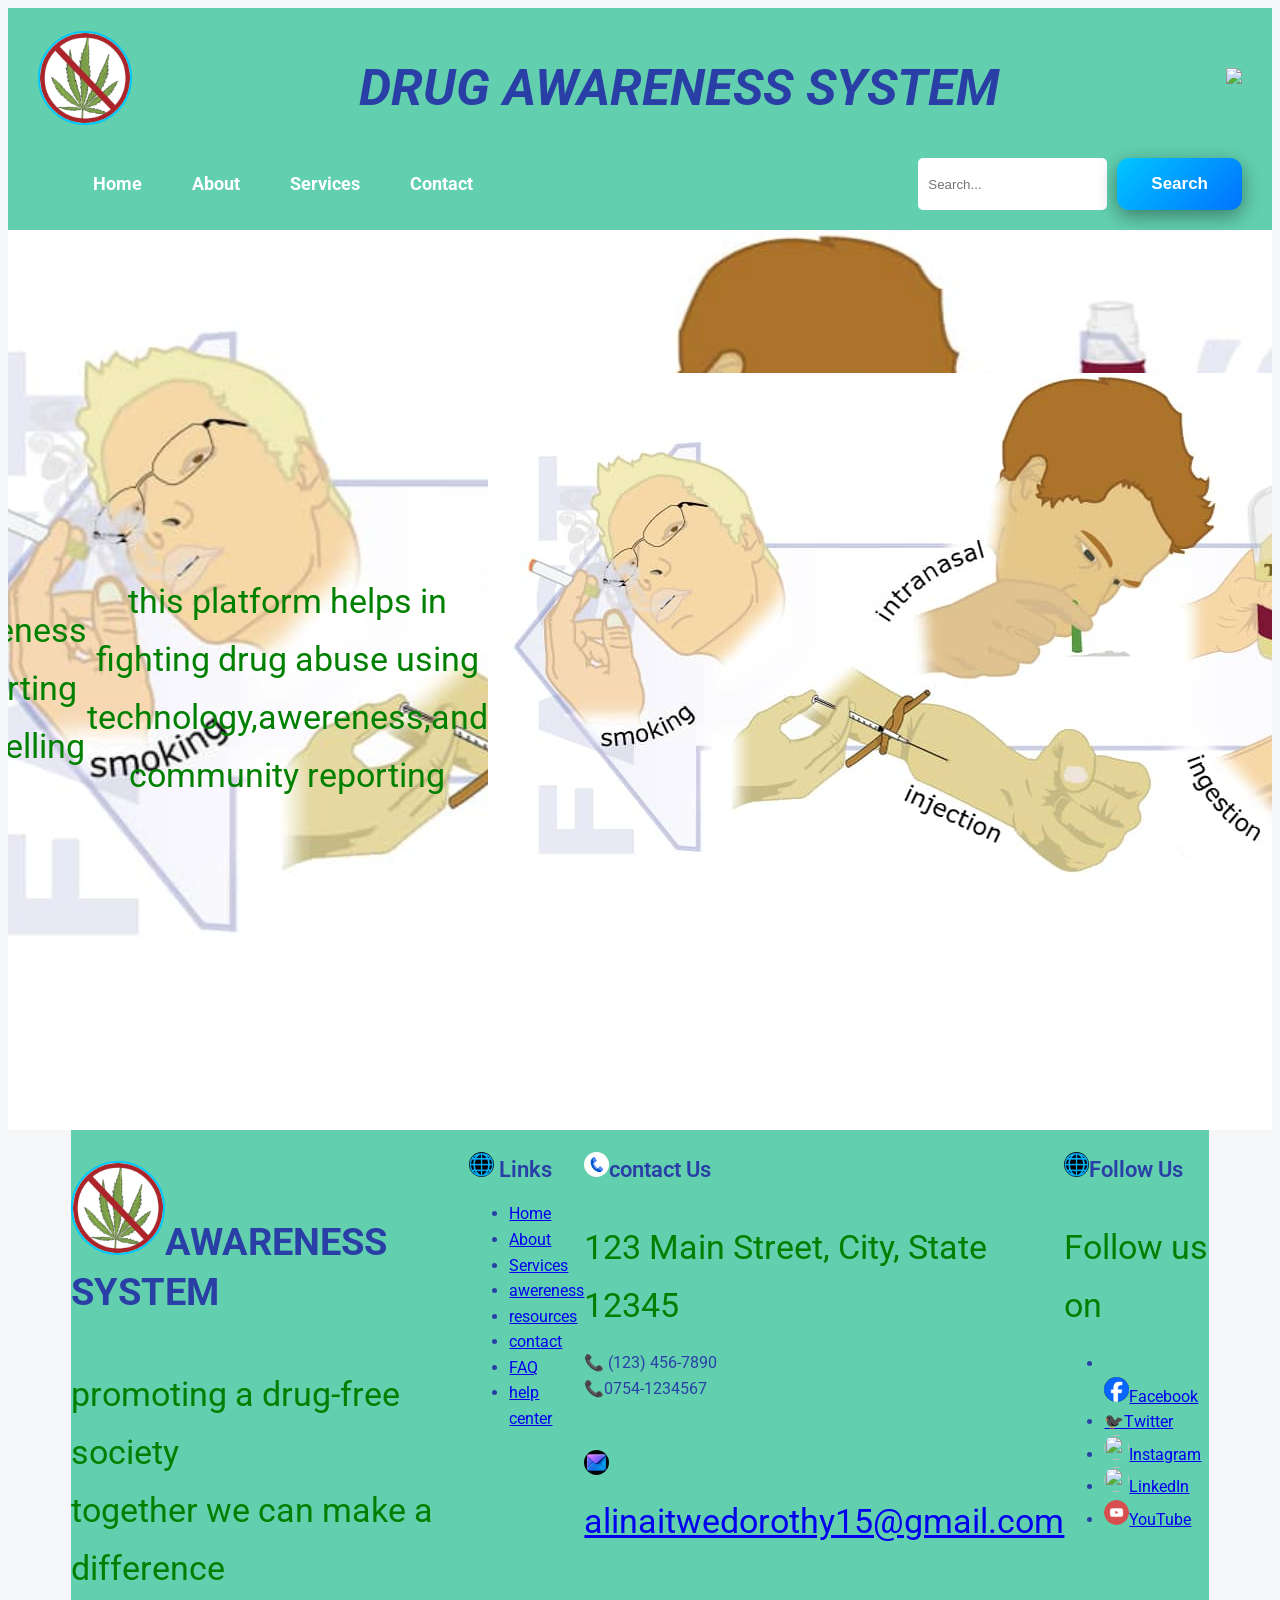
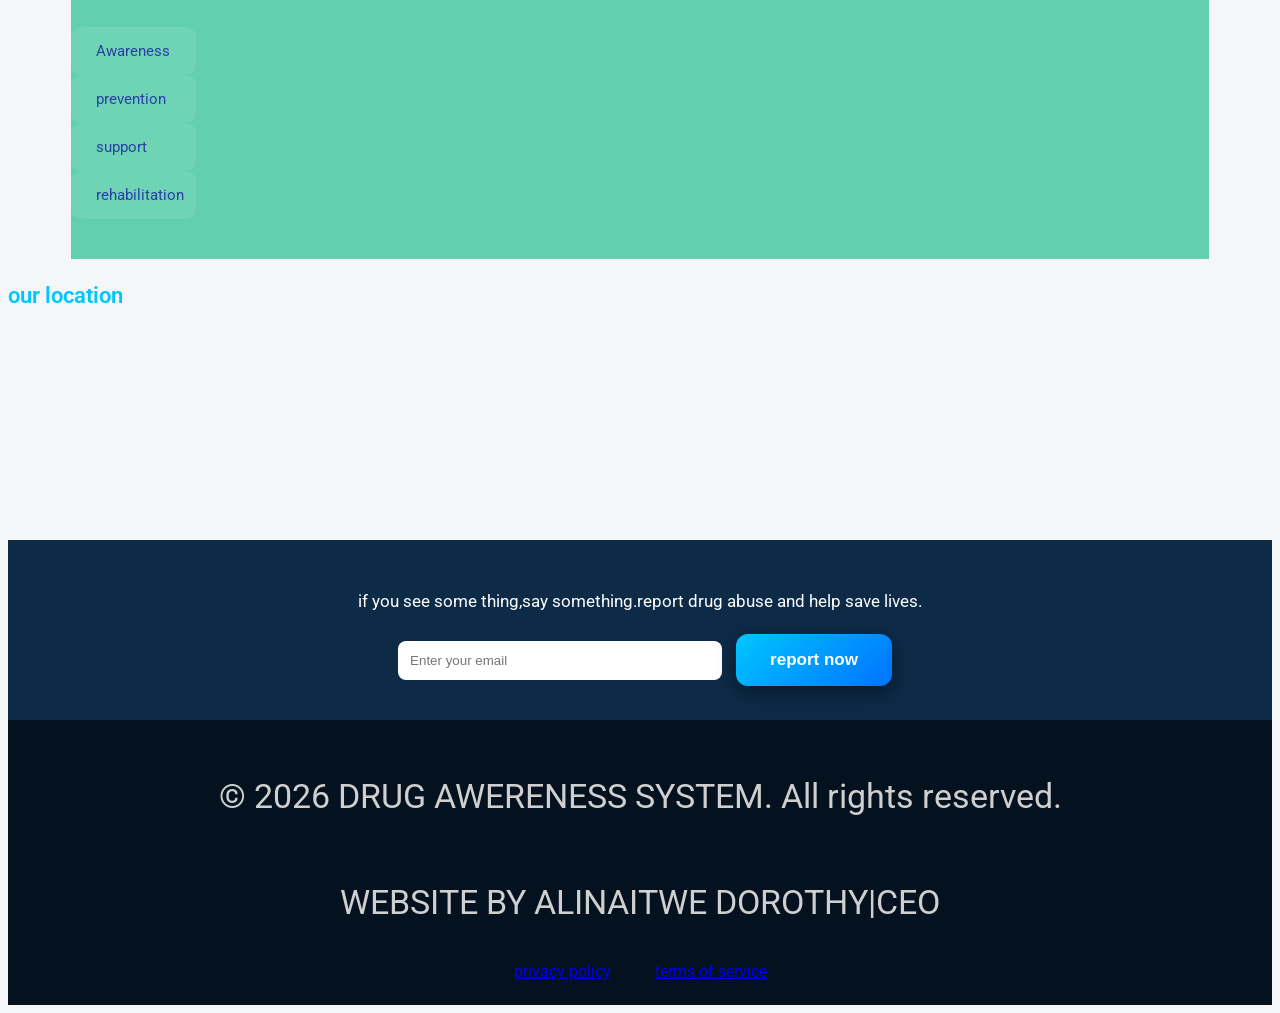
==== index.html @ e7bec987 "Initial commit" ====
<!DOCTYPE html>
<html lang="en">
<head>
  <meta charset="UTF-8">
  <meta name="viewport" content="width=device-width, initial-scale=1.0">
  <title>DRUG AWERENESS SYSTEM</title>
  <link rel="stylesheet" href="./h.css">
  <link href="https://fonts.googleapis.com/css2?family=Roboto:wght@400;700&display=swap" rel="stylesheet">
</head>
<body>
  <header>
  <div class="banner">
     <img src="./assets/logo.jpeg" alt="logo" class="logo">
    <h1><b><i>DRUG AWARENESS SYSTEM</i></b></h1>
     <div class="menu-toggle" onclick="toggle-menu()"><img src="./assets/menu.jpeg/"></div>
     <nav class="nav-bar">
       <ul>
          <li><a href="./index.html">Home</a></li>
          <li><a href="./about.html">About</a></li>
          <li><a href="./services.html">Services</a></li>
          <li><a href="./contact.html">Contact</a></li>
       </ul>
     </nav>

     <div class="search">
        <input type="text" placeholder="Search...">
        <button class="btn">Search</button>
     </div>
  </div>
</header>
    <section class="hero">
    <h2>CONTROL DRUG ABUSE DIGITALLY ME AND YOU</h2>
      <p>protect the youth,build a drug-free uganda</p>
    <p>awereness |reporting |couselling</p>
    <p> this platform helps in fighting drug abuse using technology,awereness,and community reporting</p>
    <img src="./assets/home back ground.jpeg" class="drug abuse-img"><br>
     <button class="btn" >Learn More
    </button>         <button class="btn">Get Started</button>
  </section>

<footer class="footer">
    <div class="footer-container">
    <div class="system">
      <h2><img src="./assets/logo.jpeg" alt="say no to drugs" class="logo">AWARENESS SYSTEM</h2>
      <p>promoting a drug-free society <br>together we can make a difference</p>
      <div class="mini-features">
        <div ><i class="fas fa-users"></i>Awareness</div>
       <div><i class=" fas fa-shield-alt"></i>prevention</div>
        <div><i class=" fas fa-heart"></i>support</div>
        <div><i class=" fas fa-plus-circle"></i>rehabilitation</div>
      </div>
      </div>

    <div class="Quick-Links">
    <h3><img src="./assets/FOLLOW US.jpeg" class="icon"> Links</h3>
    <ul>
      <li><a href="./index.html" class="active">Home</a></li>
      <li><a href="./about us.html">About</a></li>
      <li><a href="./services.html">Services</a></li>
      <li><a href="./awereness.html">awereness</a></li>
      <li> <a href="./resources.html">resources</a></li>
      <li><a href="./contact.html">contact</a></li>
      <li><a href="./FAQ.html">FAQ</a></li>
      <li><a href="./help center.html">help center</a></li>
        
    </ul>
    </div>
    <div class="contact-us">
    <h3><img src="./assets/CONTACT.jpeg" class="icon">contact Us</h3>
    <p>123 Main Street, City, State 12345</p>
    <span>📞 (123) 456-7890<br>
    📞0754-1234567</span>
      <p> <img src="./assets/EMAIL.jpeg" class="icon"> <a href="mailto:alinaitwedorothy15@gmail.com">alinaitwedorothy15@gmail.com</a></p>
    </div>
    <div class="follow-us">
    <h3><img src="./assets/FOLLOW US.jpeg" class="icon">Follow Us</h3>
    <p>Follow us on </p>
      <ul>
        <li></li><a href="https://www.facebook.com"><img src="./assets/FACEBOOK.jpeg"class="icon">Facebook</a></li>
        <li><a href="https://www.twitter.com">🐦‍⬛Twitter</a></li>
        <li><a href="https://www.instagram.com"><img src="./assets/ISTAGRAM.jpeg" class="icon">Instagram</a></li>
        <li><a href="https://www.linkedin.com"><img src="./assets/LINKEDIN.jpeg" class="icon">LinkedIn</a></li>
        <li><a href="https://www.youtube.com"><img src="./assets/youtube.png" class="icon">YouTube</a></li>
      </ul>
    </div>
    </div>
          <div class="footer-section map">

            <h3>our location</h3>
            <iframe src="https://www.google.com/maps/embed?pb=!1m18!1m12!1m3!1d3976.1234567890123!2d32.58212345678901!3d0.3471234567890123!2m3!1f0!2f0!3f0!3m2!1i1024!2i768!4f13.1!3m3!1m2!1s0x1234567890abcdef%3A0xabcdef1234567890!2sYour%20Location%20Name!5e0!3m2!1sen!2sug!4v1234567890123" width="100%" height="200" style="border:0;" allowfullscreen="" loading="lazy"></iframe>
          </div>
    <div class="footer-alert">
      <p>if you see some thing,say something.report drug abuse and help save lives.</p>
      <input type="email" placeholder="Enter your email">
      <button class="btn">report now</button>
    </div>
    <div class="footer-bottom">
     <p class="footer-bottom">&copy; 2026 DRUG AWERENESS SYSTEM. All rights reserved.</p>
     <p class="footer-bottom">WEBSITE BY ALINAITWE DOROTHY|CEO</p>
     <div>
      <a href="#" class="footer-bottom">privacy policy</a>
      <a href="#" class="footer-bottom">terms of service</a>
      </div>
     </div>
     </footer>
     
</body>
</html>
---- h.css ----
body{
    font-family: 'Roboto', sans-serif;
    font-size: 16px;
    line-height: 1.6;
    color:rgb(42, 63, 165);
    background:#f4f6f8;
}

h1{
    font-size: clamp(32px, 4vw, 52px);
    font-weight: 800;
    line-height: 1.2;
    margin-bottom: 15px;
}

h2{
    font-size: clamp(26px, 3vw, 40px);
    font-weight: 700;
    line-height: 1.3;
    margin-bottom: 15px;
}

h3{
    font-size: 22px;
    font-weight: 600;
    line-height: 1.4;
    margin-bottom: 10px;
}

h4{
    font-size: 18px;
    font-weight: 600;
    margin-bottom: 8px;
}

h5{
    font-size: 16px;
    font-weight: 600;
}

h6{
    font-size: 14px;
    font-weight: 600;
}
p{
    font-size: 34px;
    line-height: 1.7;
    color: green;
    margin-bottom: 15px;
}
header{
    background:#62d0af;
    padding:15px 30px;
}

.banner{
    display:flex;
    justify-content:space-between;
    align-items:center;
    flex-wrap:wrap;
    gap:20px;
}
.logo-title{
    display:flex;
    align-items:center;
    gap:15px;
}

.logo{
    width:60px;
    height:60px;
    border-radius:50%;
}

.logo-title h1{
    color:white;
    font-size:28px;
}

.nav-bar ul{
    display:flex;
    gap:20px;
    list-style:none;
}

.nav-bar ul li a{
    text-decoration:none;
    color:white;
    font-size:18px;
    font-weight:bold;
    padding:10px 15px;
    border-radius:5px;
    transition:0.3s;
}

.nav-bar ul li a:hover{
    background:#0099cc;
    color:black;
}

.search{
    display:flex;
    gap:10px;
}

.search input{
    padding:10px;
    border:none;
    border-radius:5px;
    outline:none;
}

.btn{
    padding:10px 20px;
    border:none;
    border-radius:5px;
    background:#00c6ff;
    color:white;
    cursor:pointer;
}

.btn:hover{
    background:#0099cc;
}

.team-member {
  background: rgba(255, 255, 255, 0.1);
  padding: 20px;
  border-radius: 10px;
  width: 250px;
  transition: transform 0.3s ease;
}
.team-member:hover {
  transform: translateY(-10px);
  box-shadow: 0 4px 8px rgba(0,225,204,0.2);
}
.team-member img {
  width: 100%;
  height: auto;
  border-radius: 50%;
}
/* LOGO */
.logo{
    width:90px;
    height:90px;
    border-radius:50%;
    object-fit:cover;
    border:2px solid #00c6ff;
    object-fit:cover;
}

/* SMALL ICONS */
.icon{
    width:25px;
    height:25px;
    object-fit:cover;
    border-radius:50%;
}

/* MINI FEATURES */
.mini-features{
    display:block;
    flex-wrap:wrap;
    margin-top:15px;
}

.mini-features div{
  flex:1 1 180px;
    background:rgba(255,255,255,0.08);
    padding:12px;
    border-radius:10px;
    transition:0.3s;
    font-size:15px;
    display:flex;
    align-items:center; 
    gap:8px;
}

.mini-features div:hover{
    background:#00c6ff;
    transform:translateY(-3px);
}

.mini-features i{
    margin-right:5PX;
}
.footer-section h2{
    margin-bottom:20px;
    color:#00c6ff;
    display:flex;
    align-items:center;
    gap: 30px;
    font-size:24px;
}
.footer-section h3{
    margin-bottom:20px;
    color:#00c6ff;
    display:flex;
    align-items:center;
    gap:40px;
    font-size:22px;
}
.system{
  min-width:250px;
  display:flex;
  flex-direction:column;
  align-items:flex-start;
  
}
.footer-container{

  width:90%;
  margin:0 auto;
  display:flex;
  justify-content:space-between;
  align-items:start;
  padding-bottom:40px;
  background-color:#62d0af;
}
.footer-section p{
  display:block;
    margin-top:15px;
}

/* QUICK LINKS */
.footer-section ul{
    list-style:none;
}

.footer-section ul li{
    margin-bottom:12px;
}

.footer-section ul li a{
    color:#d6d6d6;
    text-decoration:none;
    transition:0.3s;
}

.footer-section ul li a:hover{
    color:#00c6ff;
    padding-left:5px;
}

/* SOCIAL LINKS */
.social-links{
    display:flex;
    flex-direction:column;
    gap:12px;
}

.social-links a{
    color:#d6d6d6;
    text-decoration:none;
    transition:0.3s;
    display:flex;
    align-items:center;
    gap:10px;
}

.social-links a:hover{
    color:#00c6ff;
    transform:translateX(5px);
}

/* MAP */
.map iframe{
    border-radius:15px;
    overflow:hidden;
}

/* ALERT SECTION */
.footer-alert{
    background:#0d2a47;
    padding:30px 20px;
    text-align:center;
}

.footer-alert p{
    margin-bottom:15px;
    font-size:17px;
    color:#ffffff;
}

.footer-alert input{
    width:300px;
    max-width:90%;
    padding:12px;
    border:none;
    border-radius:8px;
    outline:none;
    margin:10px;
}

.btn{
    padding:12px 25px;
    border:none;
    border-radius:8px;
    background:#00c6ff;
    color:white;
    cursor:pointer;
    font-size:16px;
    transition:0.3s;
    align-items:center;
     gap:10px;
}

.btn:hover{
    background:#0099cc;
    transform:scale(1.05);
}

.story{
  display: flex;
  flex-wrap: wrap;
  max-width: 1100px;
  margin: 50px auto;
  background: rgba(255, 255, 255, 0.1);
  border-radius: 10px;
  overflow: hidden;
  box-shadow: 0 4px 20px rgba(0,0,0,0.1);

}
.story-img{
  flex: 1;
  width: 100%;
  height: 100%;
  object-fit: cover;
  min-width: 300px;
}
/* FOOTER BOTTOM */
.footer-bottom{
    background:#04111f;
    text-align:center;
    padding:20px;
}

.footer-bottom p{
    margin:8px 0;
    color:#cfcfcf;
}

.footer-links{
    margin-top:10px;
}

.footer-links a{
    color:#00c6ff;
    text-decoration:none;
    margin:0 10px;
    transition:0.3s;
}

.footer-links a:hover{
    color:white;
}

/* HEADER */
.services-hero h2{
    font-size:44px;
    margin-bottom:10px;
    font-weight:800;
    letter-spacing:1px;
    animation:fadeDown 1s ease;
}

.services-hero p{
    margin-bottom:50px;
    color:#cfefff;
    font-size:17px;
}

/* GRID */
.service-grid{
    display:grid;
    grid-template-columns:repeat(3, 1fr);
    gap:25px;
}

/* GLASS CARD (BRIGHTER + GLOW) */
.glass-card{
    background:rgba(255,255,255,0.1);
    border:1px solid;
    backdrop-filter:blur(15px);
    -webkit-backdrop-filter:blur(15px);

    padding:28px;
    border-radius:20px;

    box-shadow:0 8px 30px rgba(0,0,0,0.4);

    transition:0.4s ease;
    position:relative;
    overflow:hidden;

    animation:fadeUp 0.8s ease forwards;
    opacity:0;
}

/* GLOW EFFECT */
.glass-card::before{
    content:"";
    position:absolute;
    top:-50%;
    left:-50%;
    width:200%;
    height:200%;
    background:linear-gradient(45deg, transparent, rgba(0,198,255,0.2), transparent);
    transform:rotate(25deg);
    transition:0.5s;
}

/* HOVER EFFECT */
.glass-card:hover{
    transform:translateY(-12px) scale(1.05);
    box-shadow:0 15px 40px rgba(0,198,255,0.3);
}

.glass-card:hover::before{
    left:100%;
}

/* TEXT */
.glass-card h3{
    margin-bottom:12px;
    font-size:20px;
    color:#ffffff;
}

.glass-card p{
    font-size:15px;
    color:#d7f3ff;
    line-height:1.6;
}

/* ANIMATIONS */
@keyframes fadeUp{
    from{
        transform:translateY(50px);
        opacity:0;
    }
    to{
        transform:translateY(0);
        opacity:1;
    }
}

@keyframes fadeDown{
    from{
        transform:translateY(-20px);
        opacity:0;
    }
    to{
        transform:translateY(0);
        opacity:1;
    }
}

/* MOBILE */
@media(max-width:768px){
    .service-grid{
        grid-template-columns:1fr;
    }

    .services-hero h2{
        font-size:32px;
    }
}
.hero{
    position:relative;
    width:100%;
    height:100vh;

    display:flex;
    align-items:center;
    justify-content:center;
    text-align:center;

    background-image:url("./assets/home back ground.jpeg");
    background-size:cover;
    background-position:center;

    color:white;
    overflow:hidden;
}

/* DARK OVERLAY (STRONG + PROFESSIONAL) */
.hero-overlay{
    position:absolute;
    top:0;
    left:0;
    width:100%;
    height:100%;
    background:linear-gradient(
        rgba(0,0,0,0.75),
        rgba(0,0,0,0.65)
    );
    z-index:1;
}

/* CONTENT */
.hero-content{
    position:relative;
    z-index:2;
    max-width:900px;
    padding:20px;
}

/* MAIN TITLE */
.hero-content h2{
    font-size:56px;
    font-weight:900;
    line-height:1.2;
    margin-bottom:20px;
    color:#ffffff;
    text-shadow:0 4px 15px rgba(0,0,0,0.6);
}

/* PARAGRAPHS */
.hero-content p{
    font-size:20px;
    color:red;
    margin-bottom:10px;
    text-shadow:0 2px 8px rgba(0,0,0,0.5);
}

/* BUTTON AREA */
.hero-buttons{
    margin-top:30px;
    display:flex;
    justify-content:center;
    gap:20px;
}

/* BIG MODERN BUTTONS */
.btn{
    padding:16px 34px;
    font-size:17px;
    font-weight:700;

    border:none;
    border-radius:12px;

    background:linear-gradient(135deg,#00c6ff,#0072ff);
    color:white;

    cursor:pointer;
    transition:0.3s ease;

    box-shadow:0 6px 20px rgba(0,0,0,0.4);
}

/* HOVER EFFECT */
.btn:hover{
    transform:translateY(-4px) scale(1.05);
    box-shadow:0 10px 25px rgba(0,198,255,0.5);
}

/* MOBILE */
@media(max-width:768px){
    .hero-content h2{
        font-size:34px;
    }

    .hero-content p{
        font-size:16px;
    }

    .hero-buttons{
        flex-direction:column;
    }

    .btn{
        width:80%;
        margin:auto;
    }
     .banner{
        flex-direction:column;
        text-align:center;
    }

    .nav-bar ul{
        flex-direction:column;
    }
    .menu-toggle{
        display:block;
    }
    .nav-bar.show{
        display:flex;
    }
    nav-bar ul{
        display:none;
        flex-direction:column;
        position:absolute;
        top:60px;
        left:0;
        width:100%;
    }

    .search{
        width:100%;
        justify-content:center;
    }}
    #services{
    padding:80px 5%;
    background: radial-gradient(circle at top, #0f5132, #06263d);
    color:white;
    text-align:center;
    overflow:hidden;

}
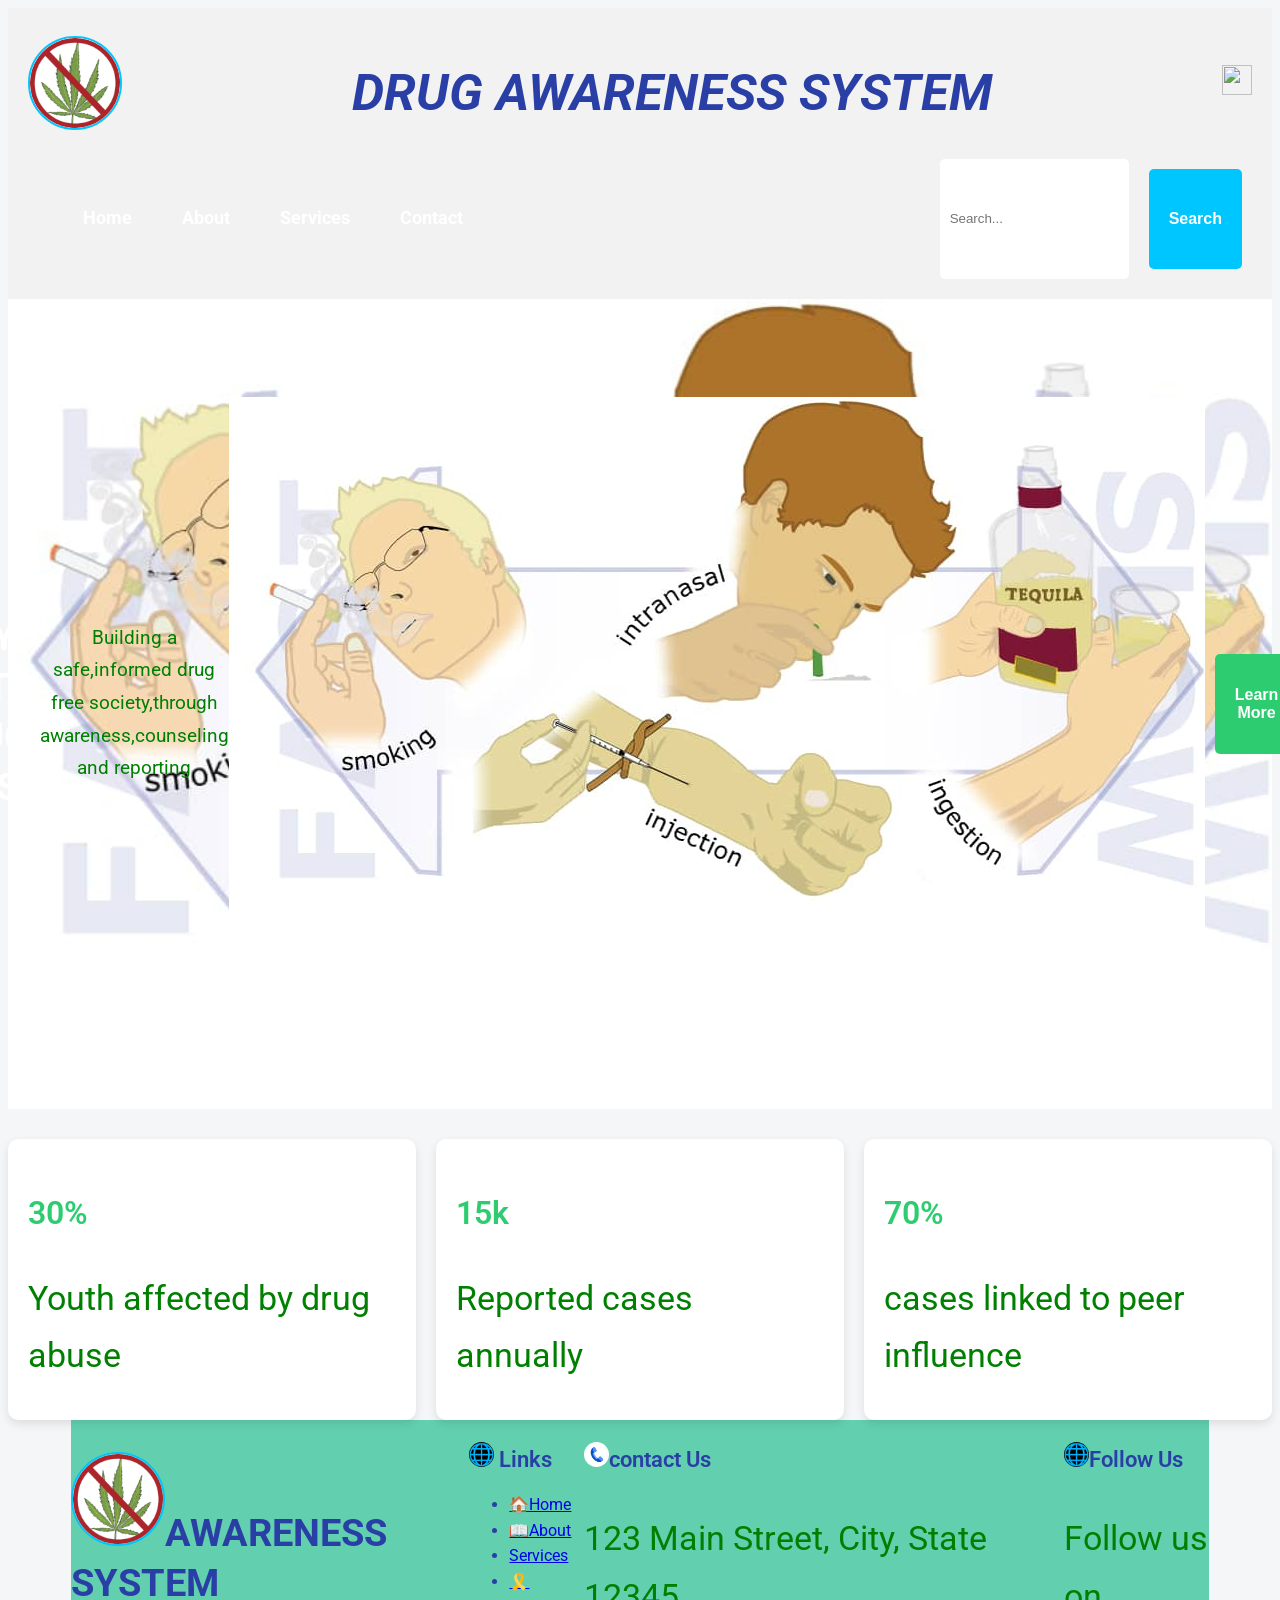
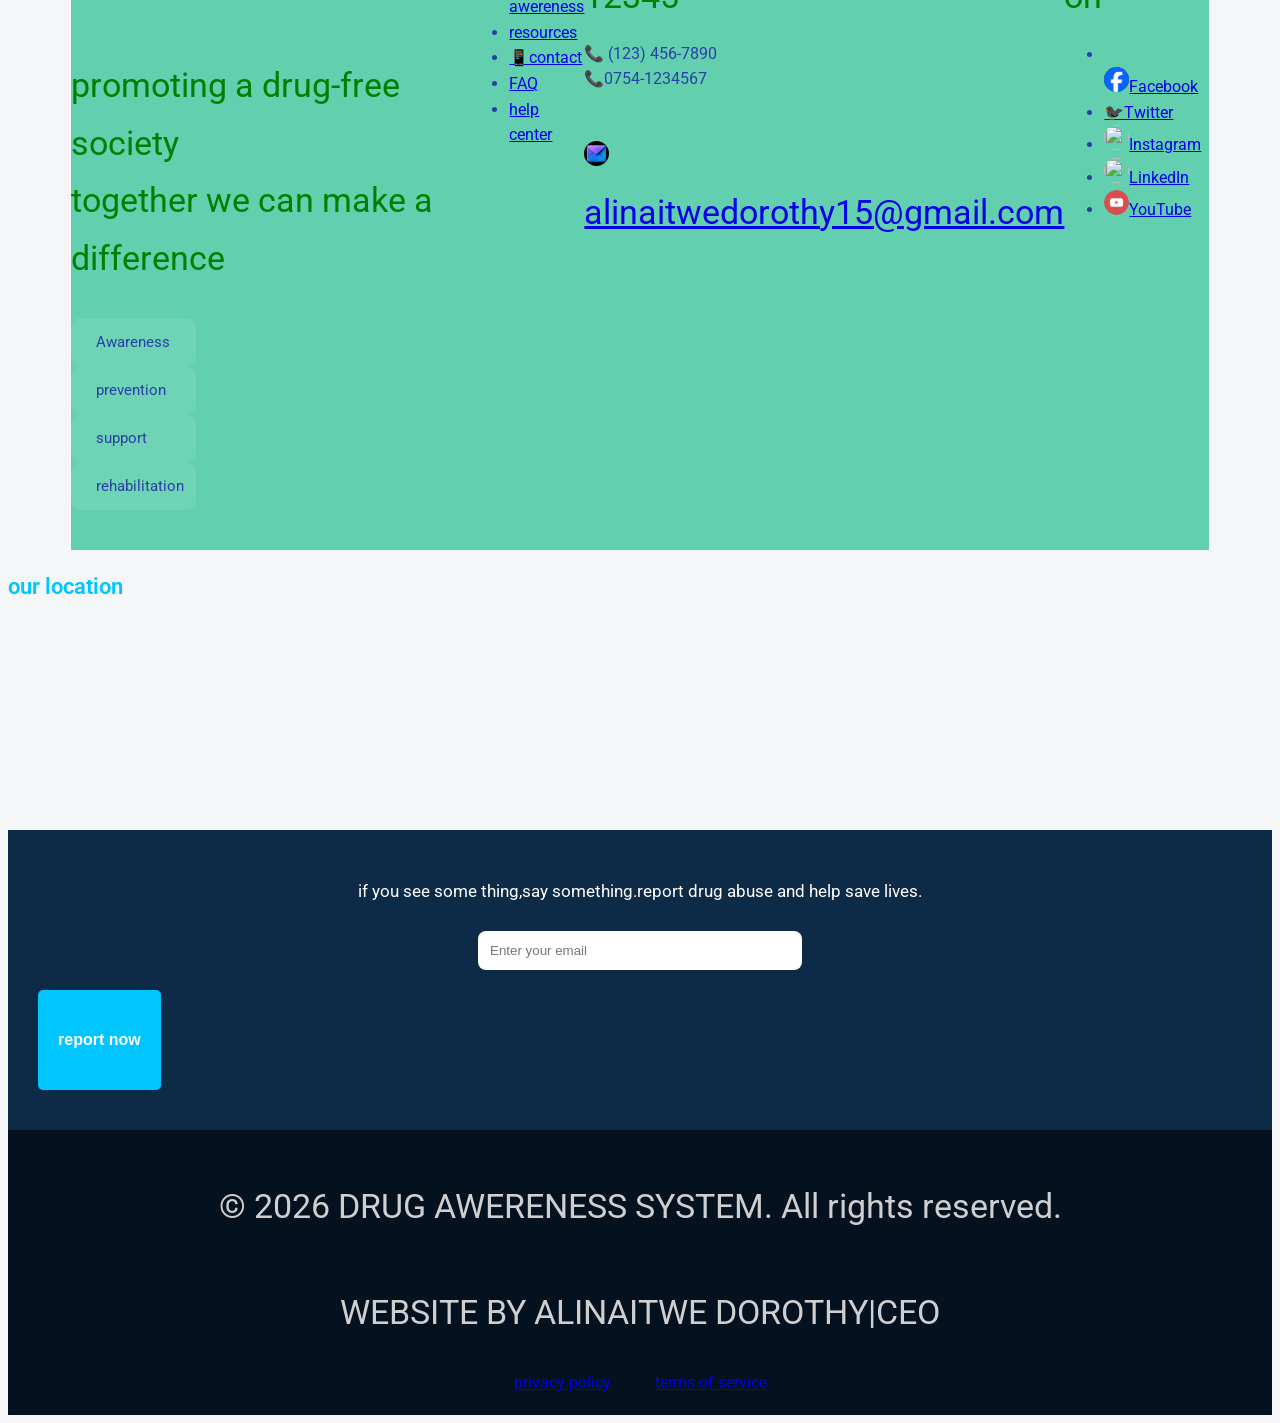
==== commit 04031226: "Created homepage layout Added responsive navbar Fixed menu toggle issue Improved CSS styling Added s" ====
--- a/index.html
+++ b/index.html
@@ -29,14 +29,26 @@
   </div>
 </header>
     <section class="hero">
-    <h2>CONTROL DRUG ABUSE DIGITALLY ME AND YOU</h2>
-      <p>protect the youth,build a drug-free uganda</p>
-    <p>awereness |reporting |couselling</p>
-    <p> this platform helps in fighting drug abuse using technology,awereness,and community reporting</p>
+    <h2>SAY NO TO DRUG ABUSE</h2>
+      <p>Building a safe,informed drug free society,through awareness,counseling  and reporting </p>
     <img src="./assets/home back ground.jpeg" class="drug abuse-img"><br>
-     <button class="btn" >Learn More
-    </button>         <button class="btn">Get Started</button>
+     <button class="btn primary" >Learn More </button>        
+      <button class="primary">report cases</button>
   </section>
+  <div class="stat-grid">
+  <div class="card">
+    <h3>30%</h3>
+    <p>Youth affected by drug abuse</p>
+  </div>
+  <div class="card">
+    <h3>15k</h3>
+    <p>Reported cases annually</p>
+  </div>
+  <div class="card">
+    <h3>70%</h3>
+    <p>cases linked to peer influence</p>
+  </div>
+</div>
 
 <footer class="footer">
     <div class="footer-container">
@@ -54,12 +66,12 @@
     <div class="Quick-Links">
     <h3><img src="./assets/FOLLOW US.jpeg" class="icon"> Links</h3>
     <ul>
-      <li><a href="./index.html" class="active">Home</a></li>
-      <li><a href="./about us.html">About</a></li>
+      <li><a href="./index.html" class="active">🏠Home</a></li>
+      <li><a href="./about us.html">📖About</a></li>
       <li><a href="./services.html">Services</a></li>
-      <li><a href="./awereness.html">awereness</a></li>
+      <li><a href="./awereness.html">🎗️awereness</a></li>
       <li> <a href="./resources.html">resources</a></li>
-      <li><a href="./contact.html">contact</a></li>
+      <li><a href="./contact.html">📱contact</a></li>
       <li><a href="./FAQ.html">FAQ</a></li>
       <li><a href="./help center.html">help center</a></li>
         
--- a/h.css
+++ b/h.css
@@ -109,18 +109,90 @@
     border-radius:5px;
     outline:none;
 }
-
-.btn{
-    padding:10px 20px;
-    border:none;
-    border-radius:5px;
-    background:#00c6ff;
-    color:white;
-    cursor:pointer;
-}
-
-.btn:hover{
-    background:#0099cc;
+.menu-toggle img {
+  width: 30px;
+  height: 30px;
+}
+
+ .about {
+      display:flex;
+      flex-wrap: wrap;
+      justify-content: space-between;
+    gap: 20px;
+    margin-top: 20px;
+    }
+    .info-box{
+      background-color: #f2f2f2;
+      padding: 15px;
+      border-radius: 10px;
+      flex: 1;
+      box-shadow: 0 2px 6px rgba(0,0,0,0.1) ;
+    }
+
+    .btn {
+      display: flex;
+      justify-content: center;
+      align-items: center;
+      height: 100px;
+      border-radius: 4px;
+      background-color: #b3c9b3;
+      color: white;
+      padding: 10px 20px;
+      border: none;
+      cursor: pointer;
+      margin: 10px;
+      
+    }
+    .btn:hover {
+      background-color: #45a049;
+    }
+     header {
+      background-color: #f2f2f2;
+      padding: 20px;
+      text-align: center;
+    }    
+    main {
+      padding: 20px;
+    }
+    .team {
+      display: flex;
+      flex-wrap: wrap;
+      background-color: #f2f2f2;
+      gap:10px;
+      justify-content: center;
+      margin-bottom: 20px;
+    }
+    .team member {
+      flex: 1 1 30%;
+      justify-content: space-between;
+      gap: 20px;
+      margin-top: 20px;
+      flex: 1 ;
+      text-align: center;
+    }
+    .team img {
+      background: #f9f9f9;
+      padding: 15px;
+      width: 100%;
+      max-width: 150px;
+      height: 200px;
+      object-fit: cover;
+      border-radius: 50%;
+      margin-bottom: 10px;
+    }
+
+    .team p {
+      font-size: 14px;
+      color: #555;
+    }
+    .team h2 {
+      font-size: 24px;
+      color: #333;
+      margin: 10px 0;
+    }
+    
+@media (max-width: 600px) {header, main, footer {
+  padding: 20px;}
 }
 
 .team-member {
@@ -466,94 +538,79 @@
         font-size:32px;
     }
 }
-.hero{
-    position:relative;
-    width:100%;
-    height:100vh;
-
-    display:flex;
-    align-items:center;
-    justify-content:center;
-    text-align:center;
-
-    background-image:url("./assets/home back ground.jpeg");
-    background-size:cover;
-    background-position:center;
-
-    color:white;
-    overflow:hidden;
-}
-
-/* DARK OVERLAY (STRONG + PROFESSIONAL) */
-.hero-overlay{
-    position:absolute;
-    top:0;
-    left:0;
-    width:100%;
-    height:100%;
-    background:linear-gradient(
-        rgba(0,0,0,0.75),
-        rgba(0,0,0,0.65)
-    );
-    z-index:1;
-}
-
-/* CONTENT */
-.hero-content{
-    position:relative;
-    z-index:2;
-    max-width:900px;
-    padding:20px;
-}
-
-/* MAIN TITLE */
-.hero-content h2{
-    font-size:56px;
-    font-weight:900;
-    line-height:1.2;
-    margin-bottom:20px;
-    color:#ffffff;
-    text-shadow:0 4px 15px rgba(0,0,0,0.6);
-}
-
-/* PARAGRAPHS */
-.hero-content p{
-    font-size:20px;
-    color:red;
-    margin-bottom:10px;
-    text-shadow:0 2px 8px rgba(0,0,0,0.5);
-}
-
-/* BUTTON AREA */
-.hero-buttons{
-    margin-top:30px;
-    display:flex;
-    justify-content:center;
-    gap:20px;
-}
-
-/* BIG MODERN BUTTONS */
-.btn{
-    padding:16px 34px;
-    font-size:17px;
-    font-weight:700;
-
-    border:none;
-    border-radius:12px;
-
-    background:linear-gradient(135deg,#00c6ff,#0072ff);
-    color:white;
-
-    cursor:pointer;
-    transition:0.3s ease;
-
-    box-shadow:0 6px 20px rgba(0,0,0,0.4);
-}
-
-/* HOVER EFFECT */
-.btn:hover{
-    transform:translateY(-4px) scale(1.05);
-    box-shadow:0 10px 25px rgba(0,198,255,0.5);
+.hero {
+  height: 90vh;
+  background: url("./assets/home back ground.jpeg") center/cover no-repeat;
+  display: flex;
+  align-items: center;
+  justify-content: center;
+  position: relative;
+  color: white;
+  text-align: center;
+}
+
+.hero-overlay {
+  background: rgba(0, 0, 0, 0.6);
+  padding: 40px;
+  width: 100%;
+}
+
+.hero h1 {
+  font-size: 3rem;
+  margin-bottom: 15px;
+}
+
+.hero p {
+  font-size: 1.2rem;
+  margin-bottom: 20px;
+}
+
+.hero-buttons {
+  display: flex;
+  justify-content: center;
+  gap: 15px;
+}
+
+.btn {
+  padding: 12px 20px;
+  border: none;
+  cursor: pointer;
+  font-weight: bold;
+  border-radius: 5px;
+}
+
+.primary {
+  background: #2ecc71;
+  color: white;
+}
+
+.secondary {
+  background: #e74c3c;
+  color: white;
+}
+.stats {
+  padding: 60px 20px;
+  text-align: center;
+  background: #f5f5f5;
+}
+
+.stat-grid {
+  display: grid;
+  grid-template-columns: repeat(auto-fit, minmax(200px, 1fr));
+  gap: 20px;
+  margin-top: 30px;
+}
+
+.card {
+  background: white;
+  padding: 20px;
+  border-radius: 10px;
+  box-shadow: 0 4px 10px rgba(0,0,0,0.1);
+}
+
+.card h3 {
+  font-size: 2rem;
+  color: #2ecc71;
 }
 
 /* MOBILE */
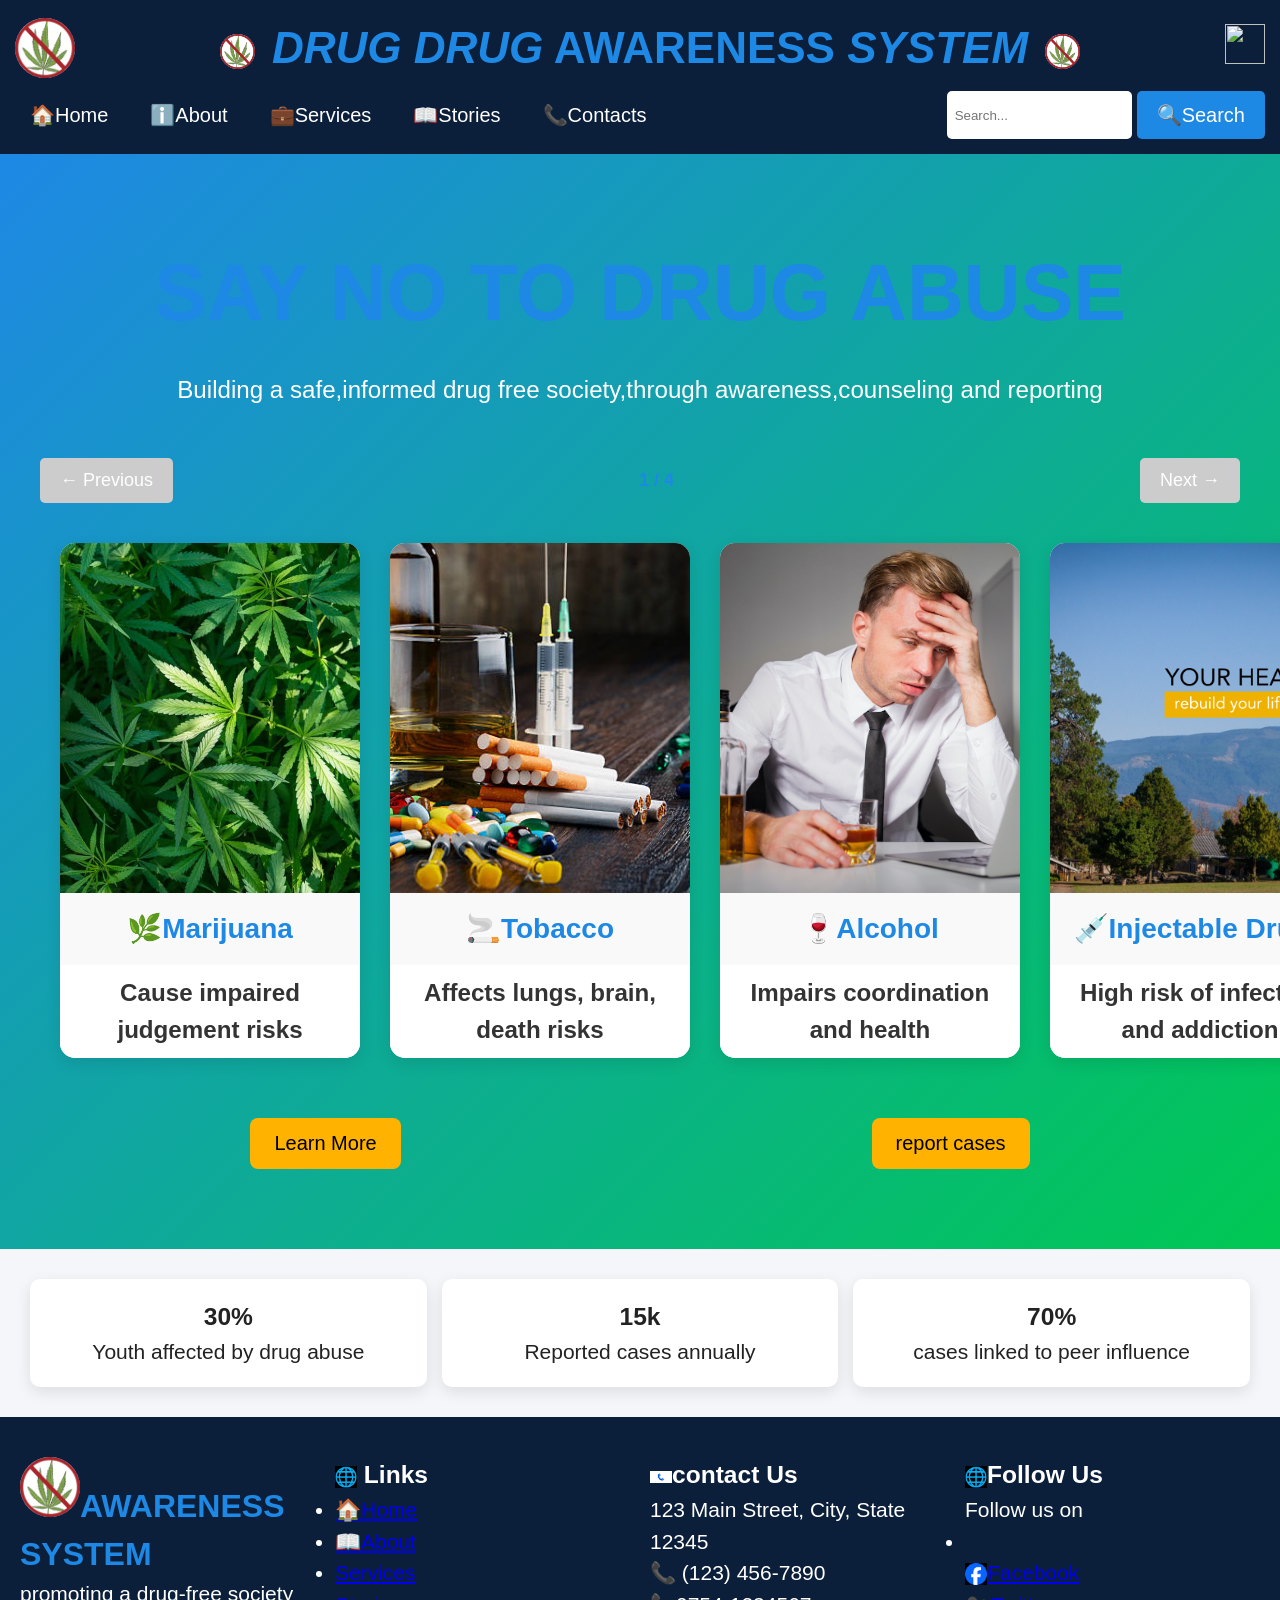
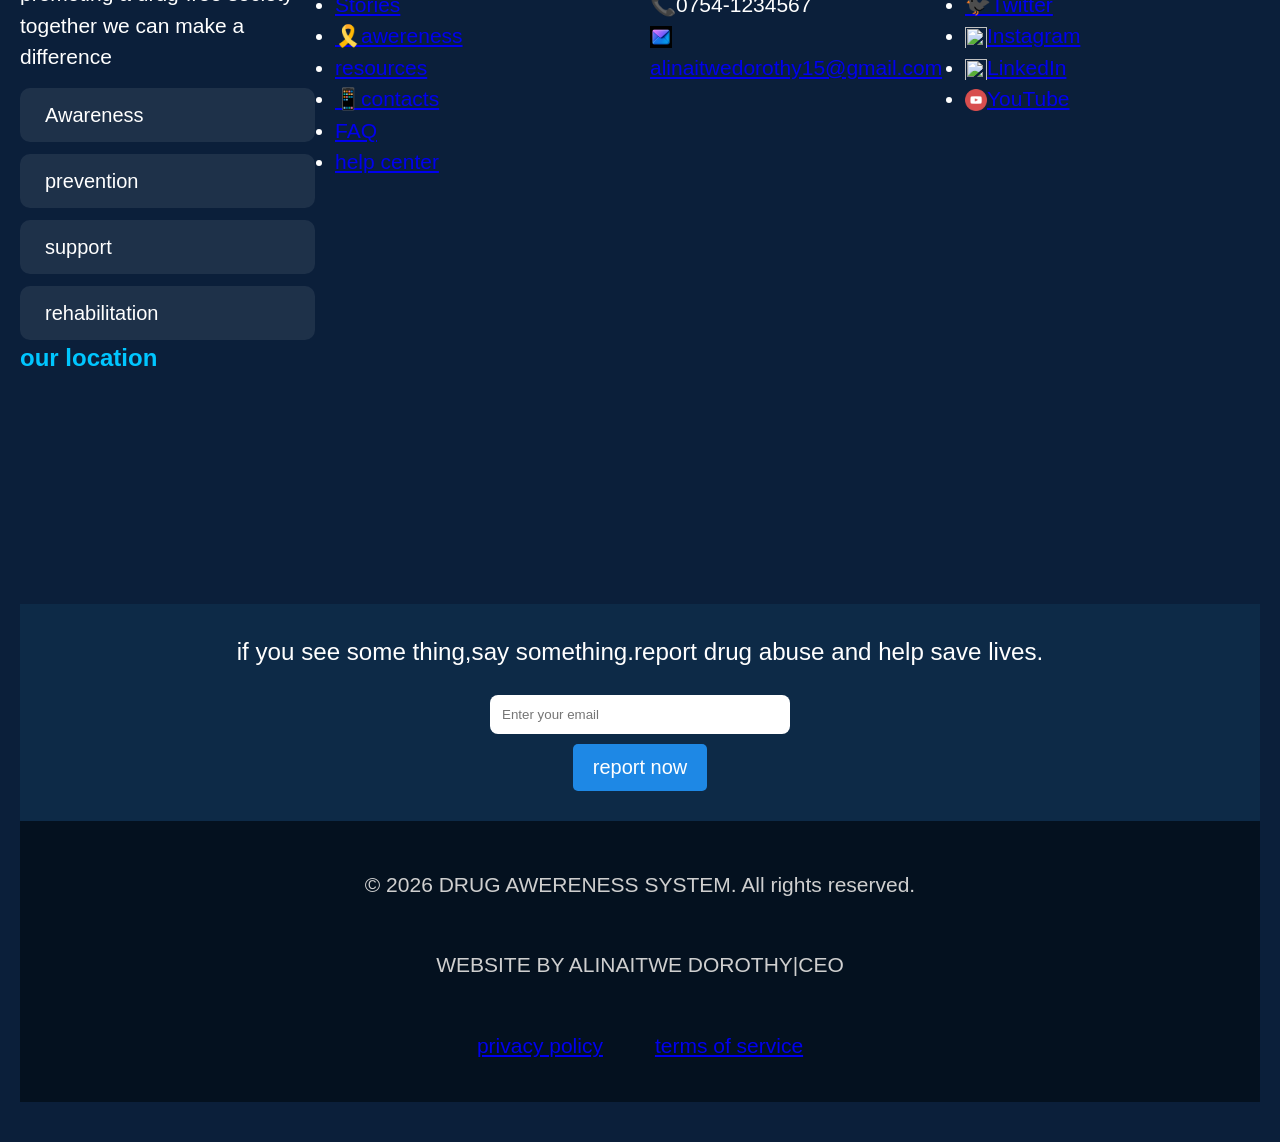
==== commit 43fc18b3: "THIS IS  ACOMMIT OF THE CHANGES MADE IN THE PROJECT. THE COMMIT MESSAGE SHOULD BE DESCRIPTIVE AND CL" ====
--- a/index.html
+++ b/index.html
@@ -4,36 +4,67 @@
   <meta charset="UTF-8">
   <meta name="viewport" content="width=device-width, initial-scale=1.0">
   <title>DRUG AWERENESS SYSTEM</title>
-  <link rel="stylesheet" href="./h.css">
+  <link rel="stylesheet" href="./styling.css">
   <link href="https://fonts.googleapis.com/css2?family=Roboto:wght@400;700&display=swap" rel="stylesheet">
 </head>
 <body>
   <header>
   <div class="banner">
      <img src="./assets/logo.jpeg" alt="logo" class="logo">
-    <h1><b><i>DRUG AWARENESS SYSTEM</i></b></h1>
+    <h1><img src="./assets/logo.jpeg" alt="logo" class="logo-inline"> <b><i>DRUG DRUG</i></b> AWARENESS <b><i>SYSTEM</i></b> <img src="./assets/logo.jpeg" alt="logo" class="logo-inline"></h1>
      <div class="menu-toggle" onclick="toggle-menu()"><img src="./assets/menu.jpeg/"></div>
      <nav class="nav-bar">
        <ul>
-          <li><a href="./index.html">Home</a></li>
-          <li><a href="./about.html">About</a></li>
-          <li><a href="./services.html">Services</a></li>
-          <li><a href="./contact.html">Contact</a></li>
+          <li><a href="./index.html">🏠Home</a></li>
+          <li><a href="./about.html">ℹ️About</a></li>
+          <li><a href="./services.html">💼Services</a></li>
+          <li><a href="./stories.html">📖Stories</a></li>
+          <li><a href="./contacts.html">📞Contacts</a></li>
        </ul>
      </nav>
 
      <div class="search">
         <input type="text" placeholder="Search...">
-        <button class="btn">Search</button>
+        <button class="btn"> 🔍Search</button>
      </div>
   </div>
 </header>
     <section class="hero">
     <h2>SAY NO TO DRUG ABUSE</h2>
       <p>Building a safe,informed drug free society,through awareness,counseling  and reporting </p>
-    <img src="./assets/home back ground.jpeg" class="drug abuse-img"><br>
-     <button class="btn primary" >Learn More </button>        
-      <button class="primary">report cases</button>
+      <div class="slider-container">
+        <div class="slider-nav">
+          <button class="slider-btn" id="prevBtn" onclick="prevSlide()">← Previous</button>
+          <span class="slide-counter"><span id="currentSlide">1</span> / 4</span>
+          <button class="slider-btn" id="nextBtn" onclick="nextSlide()">Next →</button>
+        </div>
+        <div class="drug-types" id="sliderWrapper">
+          <div class="drug-card">
+            <img src="./assets/drug.jpeg" alt="Marijuana">
+            <div class="drug-type">🌿Marijuana</div>
+            <div class="drug-footer">Cause impaired judgement risks</div>
+          </div>
+          <div class="drug-card">
+            <img src="./assets/istockphoto-639201224-612x612.jpg" alt="Tobacco">
+            <div class="drug-type">🚬Tobacco</div>
+            <div class="drug-footer">Affects lungs, brain, death risks</div>
+          </div>
+          <div class="drug-card">
+            <img src="./assets/ALCOHOL.jpeg" alt="Alcohol">
+            <div class="drug-type">🍷Alcohol</div>
+            <div class="drug-footer">Impairs coordination and health</div>
+          </div>
+          <div class="drug-card">
+            <img src="./assets/HEALING.png" alt="Injectable Drugs">
+            <div class="drug-type">💉Injectable Drugs</div>
+            <div class="drug-footer">High risk of infection and addiction</div>
+          </div>
+        </div>
+      </div>
+      <div class="hero-buttons">
+        <button class="btn primary">Learn More</button>
+        <button class="primary">report cases</button>
+      </div>
   </section>
   <div class="stat-grid">
   <div class="card">
@@ -67,11 +98,12 @@
     <h3><img src="./assets/FOLLOW US.jpeg" class="icon"> Links</h3>
     <ul>
       <li><a href="./index.html" class="active">🏠Home</a></li>
-      <li><a href="./about us.html">📖About</a></li>
+      <li><a href="./about.html">📖About</a></li>
       <li><a href="./services.html">Services</a></li>
+      <li><a href="./stories.html">Stories</a></li>
       <li><a href="./awereness.html">🎗️awereness</a></li>
       <li> <a href="./resources.html">resources</a></li>
-      <li><a href="./contact.html">📱contact</a></li>
+      <li><a href="./contacts.html">📱contacts</a></li>
       <li><a href="./FAQ.html">FAQ</a></li>
       <li><a href="./help center.html">help center</a></li>
         
@@ -116,5 +148,39 @@
      </div>
      </footer>
      
+<script>
+let currentSlideIndex = 1;
+const totalSlides = 4;
+
+function updateSlider() {
+  const cards = document.querySelectorAll('.drug-card');
+  const itemsPerView = window.innerWidth >= 1200 ? 4 : (window.innerWidth >= 768 ? 2 : 1);
+  const maxIndex = Math.max(1, totalSlides - itemsPerView + 1);
+  
+  if (currentSlideIndex < 1) currentSlideIndex = 1;
+  if (currentSlideIndex > maxIndex) currentSlideIndex = maxIndex;
+  
+  document.getElementById('currentSlide').textContent = currentSlideIndex;
+  document.getElementById('prevBtn').disabled = currentSlideIndex === 1;
+  document.getElementById('nextBtn').disabled = currentSlideIndex === maxIndex;
+  
+  const offset = (currentSlideIndex - 1) * 100 / itemsPerView;
+  const sliderWrapper = document.getElementById('sliderWrapper');
+  sliderWrapper.style.transform = `translateX(-${offset}%)`;
+}
+
+function nextSlide() {
+  currentSlideIndex++;
+  updateSlider();
+}
+
+function prevSlide() {
+  currentSlideIndex--;
+  updateSlider();
+}
+
+window.addEventListener('resize', updateSlider);
+updateSlider();
+</script>
 </body>
 </html>
--- a/styling.css
+++ b/styling.css
@@ -0,0 +1,1261 @@
+/* ==================================================
+   DRUG AWARENESS SYSTEM - FINAL FULL CSS
+================================================== */
+
+/* =========================
+   RESET
+========================= */
+* {
+  margin: 0;
+  padding: 0;
+  box-sizing: border-box;
+  font-family: Arial, sans-serif;
+}
+
+html {
+  min-height: 100%;
+}
+
+body {
+  display: flex;
+  flex-direction: column;
+  min-height: 100vh;
+  background: #f4f6f9;
+  color: #222;
+  line-height: 1.5;
+  font-size: 20px;
+}
+
+h2 {
+  font-size: 28px;
+  color: #1e88e5;
+}
+
+h1 {
+  font-size: 36px;
+  color: #1e88e5;
+}
+
+/* =========================
+   ABOUT PAGE
+========================= */
+
+.about-hero {
+  text-align: center;
+  padding: 80px 20px;
+  background: linear-gradient(135deg, #1e88e5 0%, #00c853 100%);
+  color: white;
+  margin-bottom: 40px;
+}
+
+.about-hero h2 {
+  font-size: 2.5em;
+  margin-bottom: 20px;
+}
+
+.about-hero p {
+  font-size: 1.2em;
+  max-width: 600px;
+  margin: 0 auto;
+}
+
+.story-content {
+  padding: 40px 20px;
+  background: #f9f9f9;
+  margin-bottom: 40px;
+}
+
+.story {
+  max-width: 800px;
+  margin: 0 auto;
+  text-align: center;
+}
+
+.story h2 {
+  color: #1e88e5;
+  margin-bottom: 20px;
+}
+
+.story p {
+  line-height: 1.6;
+  margin-bottom: 15px;
+}
+
+.statics {
+  padding: 40px 20px;
+  text-align: center;
+  background: white;
+  margin-bottom: 40px;
+}
+
+.statics h2 {
+  color: #1e88e5;
+  margin-bottom: 20px;
+}
+
+.statics p {
+  margin-bottom: 30px;
+  font-size: 1.1em;
+}
+
+.statics table {
+  width: 100%;
+  max-width: 800px;
+  margin: 0 auto;
+  border-collapse: collapse;
+  box-shadow: 0 5px 15px rgba(0,0,0,0.1);
+  border-radius: 10px;
+  overflow: hidden;
+}
+
+.statics th, .statics td {
+  padding: 15px;
+  text-align: left;
+  border-bottom: 1px solid #ddd;
+}
+
+.statics th {
+  background: #1e88e5;
+  color: white;
+  font-weight: bold;
+}
+
+.statics tr:nth-child(even) {
+  background: #f9f9f9;
+}
+
+main {
+  flex: 1;
+}
+
+/* =========================
+   ICONS
+========================= */
+.icon {
+  width: 22px;
+  height: 22px;
+  object-fit: contain;
+  vertical-align: middle;
+}
+
+/* =========================
+   HEADER + MENU
+========================= */
+header {
+  background: #0b1f3a;
+  color: white;
+  padding: 15px;
+  position: sticky;
+  top: 0;
+  z-index: 1000;
+}
+
+.banner {
+  display: flex;
+  justify-content: space-between;
+  align-items: center;
+  flex-wrap: wrap;
+  gap: 10px;
+}
+
+.logo {
+  width: 60px;
+  height: 60px;
+  border-radius: 50%;
+}
+
+.logo-inline {
+  width: 35px;
+  height: 35px;
+  border-radius: 50%;
+  vertical-align: middle;
+  margin: 0 5px;
+}
+
+/* NAV */
+.nav-bar ul {
+  display: flex;
+  gap: 12px;
+  list-style: none;
+  flex-wrap: wrap;
+  align-items: center;
+}
+
+.nav-bar a {
+  color: white;
+  text-decoration: none;
+  padding: 10px 15px;
+  font-size: 18px;
+}
+
+.nav-bar a:hover {
+  background: #ffb300;
+  color: black;
+  border-radius: 5px;
+}
+
+/* MENU ICON */
+.menu-toggle img {
+  width: 40px;
+  height: 40px;
+  cursor: pointer;
+}
+
+/* SEARCH */
+.search {
+  display: flex;
+  gap: 5px;
+}
+
+.search input {
+  padding: 8px;
+  border-radius: 5px;
+  border: none;
+}
+
+.btn {
+  background: #1e88e5;
+  color: white;
+  border: none;
+  padding: 12px 20px;
+  border-radius: 5px;
+  cursor: pointer;
+  transition: all 0.3s ease;
+  position: relative;
+  overflow: hidden;
+  margin: 0 auto;
+  display: block;
+  font-size: 18px;
+}
+
+.btn:hover {
+  background: #00c853;
+  transform: scale(1.05);
+}
+
+.btn::before {
+  content: '';
+  position: absolute;
+  top: 0;
+  left: -100%;
+  width: 100%;
+  height: 100%;
+  background: linear-gradient(90deg, transparent, rgba(255,255,255,0.4), transparent);
+  transition: left 0.5s;
+}
+
+.btn:hover::before {
+  left: 100%;
+}
+
+.primary {
+  background: #ffb300;
+  color: black;
+  padding: 14px 24px;
+  border-radius: 8px;
+  border: none;
+  cursor: pointer;
+  transition: all 0.3s ease;
+  position: relative;
+  overflow: hidden;
+  margin: 0 auto;
+  display: block;
+  font-size: 18px;
+}
+
+.primary:hover {
+  transform: scale(1.05);
+}
+
+.primary::before {
+  content: '';
+  position: absolute;
+  top: 0;
+  left: -100%;
+  width: 100%;
+  height: 100%;
+  background: linear-gradient(90deg, transparent, rgba(255,255,255,0.4), transparent);
+  transition: left 0.5s;
+}
+
+.primary:hover::before {
+  left: 100%;
+}
+
+/* =========================
+   HERO
+========================= */
+.hero,
+.her01 {
+  text-align: center;
+  padding: 80px 20px;
+  background: linear-gradient(135deg, #1e88e5 0%, #00c853 100%);
+  color: white;
+  position: relative;
+  overflow: hidden;
+}
+
+.hero::before {
+  content: '';
+  position: absolute;
+  top: 0;
+  left: 0;
+  width: 100%;
+  height: 100%;
+  background: url('data:image/svg+xml,<svg xmlns="http://www.w3.org/2000/svg" viewBox="0 0 100 100"><circle cx="50" cy="50" r="2" fill="rgba(255,255,255,0.1)"/></svg>') repeat;
+  animation: float 20s linear infinite;
+}
+
+@keyframes float {
+  0% { transform: translateY(0); }
+  100% { transform: translateY(-100px); }
+}
+
+.hero h2 {
+  font-size: 3em;
+  margin-bottom: 20px;
+  animation: fadeInUp 1s ease;
+}
+
+.hero p {
+  font-size: 1.2em;
+  margin-bottom: 30px;
+  animation: fadeInUp 1.5s ease;
+}
+
+@keyframes fadeInUp {
+  from { opacity: 0; transform: translateY(30px); }
+  to { opacity: 1; transform: translateY(0); }
+}
+
+.hero-buttons {
+  display: flex;
+  justify-content: center;
+  gap: 10px;
+  flex-wrap: wrap;
+  margin-top: 20px;
+}
+
+.button-group {
+  display: flex;
+  justify-content: center;
+  gap: 15px;
+  flex-wrap: wrap;
+  margin: 20px 0;
+}
+
+/* =========================
+   DRUG IMAGES (FIXED SIZE)
+========================= */
+.slider-container {
+  position: relative;
+  max-width: 1400px;
+  margin: 0 auto;
+  padding: 20px;
+}
+
+.drug-types {
+  display: grid;
+  grid-template-columns: repeat(4, minmax(300px, 1fr));
+  gap: 30px;
+  padding: 20px;
+  max-width: 1400px;
+  margin: 0 auto;
+  transition: transform 0.3s ease;
+  animation: slide 0.3s ease-in-out;
+}
+
+.slider-nav {
+  display: flex;
+  justify-content: space-between;
+  align-items: center;
+  margin-bottom: 20px;
+}
+
+.slider-btn {
+  background: #1e88e5;
+  color: white;
+  border: none;
+  padding: 12px 20px;
+  border-radius: 5px;
+  font-size: 18px;
+  cursor: pointer;
+  transition: all 0.3s ease;
+}
+
+.slider-btn:hover {
+  background: #00c853;
+  transform: scale(1.05);
+}
+
+.slider-btn:disabled {
+  background: #ccc;
+  cursor: not-allowed;
+  transform: scale(1);
+}
+
+.slide-counter {
+  text-align: center;
+  font-weight: bold;
+  color: #1e88e5;
+  font-size: 18px;
+}
+
+.drug-card {
+  background: white;
+  border-radius: 15px;
+  overflow: hidden;
+  display: flex;
+  flex-direction: column;
+  box-shadow: 0 5px 15px rgba(0,0,0,0.1);
+  transition: transform 0.3s ease;
+  opacity: 0;
+  transform: translateY(20px);
+  animation: cardReveal 0.8s ease forwards;
+}
+
+.drug-card:nth-child(1) {
+  animation-delay: 0.1s;
+}
+
+.drug-card:nth-child(2) {
+  animation-delay: 0.25s;
+}
+
+.drug-card:nth-child(3) {
+  animation-delay: 0.4s;
+}
+
+.drug-card:nth-child(4) {
+  animation-delay: 0.55s;
+}
+
+.drug-card:hover {
+  transform: translateY(-6px);
+}
+
+.drug-card img {
+  width: 100%;
+  height: 350px;
+  object-fit: cover;
+  animation: floatImage 6s ease-in-out infinite;
+}
+
+@keyframes cardReveal {
+  from {
+    opacity: 0;
+    transform: translateY(20px);
+  }
+  to {
+    opacity: 1;
+    transform: translateY(0);
+  }
+}
+
+@keyframes floatImage {
+  0%, 100% {
+    transform: translateY(0);
+  }
+  50% {
+    transform: translateY(-10px);
+  }
+}
+
+@keyframes slide {
+  0% {
+    transform: translateX(0);
+  }
+  100% {
+    transform: translateX(-100%);
+  }
+}
+
+.drug-type {
+  font-size: 24px;
+  font-weight: bold;
+  text-align: center;
+  padding: 15px;
+  color: #1e88e5;
+  background: #f9f9f9;
+}
+
+.drug-footer {
+  margin-top: auto;
+  padding: 15px;
+  color: #333;
+  font-size: 16px;
+  font-weight: 500;
+  text-align: center;
+  background: white;
+}
+
+.drug-text {
+  padding: 10px;
+  text-align: center;
+  font-weight: bold;
+}
+
+.drug-footer {
+  margin-top: auto;
+  padding: 10px;
+  color: #333;
+  font-size: 14px;
+  font-weight: bold;
+}
+
+.drug-footer button {
+  width: 100%;
+  padding: 10px;
+  border: none;
+  border-radius: 5px;
+  background: #1e88e5;
+  color: white;
+  cursor: pointer;
+}
+
+/* =========================
+   STATS
+========================= */
+.stat-grid {
+  display: grid;
+  grid-template-columns: repeat(auto-fit, minmax(200px, 1fr));
+  gap: 15px;
+  padding: 30px;
+}
+
+.card {
+  background: white;
+  padding: 20px;
+  text-align: center;
+  border-radius: 10px;
+  box-shadow: 0 5px 15px rgba(0,0,0,0.1);
+}
+
+.services-section {
+  padding: 40px 20px;
+  text-align: center;
+}
+
+.services-section h2 {
+  font-size: 2.5em;
+  margin-bottom: 30px;
+  color: #1e88e5;
+}
+
+.services-grid {
+  display: grid;
+  grid-template-columns: repeat(auto-fit, minmax(300px, 1fr));
+  gap: 30px;
+  max-width: 1200px;
+  margin: 0 auto;
+}
+
+.service-card {
+  background: white;
+  padding: 20px;
+  border-radius: 10px;
+  box-shadow: 0 5px 15px rgba(0,0,0,0.1);
+  transition: transform 0.3s ease;
+}
+
+.service-card:hover {
+  transform: translateY(-5px);
+}
+
+.service-card h3 {
+  color: #1e88e5;
+  margin-bottom: 10px;
+}
+
+.service-img {
+  width: 100%;
+  height: 150px;
+  object-fit: cover;
+  border-radius: 8px;
+  margin-top: 10px;
+}
+
+/* =========================
+   STORY CARD FIX (IMPORTANT)
+========================= */
+.stories-container {
+  display: grid;
+  grid-template-columns: repeat(auto-fit, minmax(350px, 1fr));
+  gap: 30px;
+  padding: 20px;
+  max-width: 1200px;
+  margin: 0 auto;
+}
+
+.card1 {
+  background: white;
+  border-radius: 15px;
+  overflow: hidden;
+  box-shadow: 0 8px 20px rgba(0,0,0,0.15);
+  display: flex;
+  flex-direction: column;
+  transition: transform 0.3s ease, box-shadow 0.3s ease;
+  margin-bottom: 20px;
+}
+
+.card1:hover {
+  transform: translateY(-8px);
+  box-shadow: 0 12px 30px rgba(0,0,0,0.25);
+}
+
+.card1 img {
+  width: 100%;
+  height: 280px;
+  object-fit: cover;
+  border-radius: 10px 10px 0 0;
+  transition: transform 0.3s ease, box-shadow 0.3s ease;
+  box-shadow: 0 4px 8px rgba(0,0,0,0.1);
+}
+
+.card1:hover img {
+  transform: scale(1.05);
+  box-shadow: 0 8px 16px rgba(0,0,0,0.2);
+}
+
+.card-content {
+  padding: 15px;
+  background: white;
+  display: flex;
+  flex-direction: column;
+  gap: 8px;
+}
+
+.card-content p {
+  font-size: 16px;
+  color: #333;
+}
+
+.card-content details {
+  background: #f4f6f9;
+  padding: 10px;
+  border-radius: 6px;
+}
+
+.card-content details img {
+  width: 100%;
+  max-width: 400px;
+  height: auto;
+  border-radius: 8px;
+  margin-top: 10px;
+  box-shadow: 0 2px 6px rgba(0,0,0,0.1);
+  transition: transform 0.3s ease;
+}
+
+.card-content details img:hover {
+  transform: scale(1.02);
+}
+
+.card-content summary {
+  cursor: pointer;
+  color: #1e88e5;
+  font-weight: bold;
+}
+
+.team {
+      display: flex;
+      flex-wrap: wrap;
+      background-color: #f2f2f2;
+      gap:10px;
+      justify-content: center;
+      margin-bottom: 20px;
+    }
+    .team member {
+      flex: 1 1 30%;
+      justify-content: space-between;
+      gap: 20px;
+      margin-top: 20px;
+      flex: 1 ;
+      text-align: center;
+    }
+    .team img {
+      background: #f9f9f9;
+      padding: 15px;
+      width: 100%;
+      max-width: 150px;
+      height: 200px;
+      object-fit: cover;
+      border-radius: 50%;
+      margin-bottom: 10px;
+    }
+
+    .team p {
+      font-size: 16px;
+      color: #555;
+    }
+    .team h2 {
+      font-size: 28px;
+      color: #333;
+      margin: 10px 0;
+    }
+
+.about {
+  display: flex;
+  flex-wrap: wrap;
+  gap: 20px;
+  justify-content: center;
+  align-items: stretch;
+  padding: 20px 0;
+}
+
+.about .info-box {
+  flex: 1 1 280px;
+  min-width: 260px;
+  max-width: 340px;
+  background: white;
+  padding: 30px 20px;
+  border-radius: 15px;
+  box-shadow: 0 5px 15px rgba(0,0,0,0.08);
+  text-align: center;
+  transition: transform 0.3s ease;
+}
+
+.about .info-box:hover {
+  transform: translateY(-5px);
+}
+
+.about .info-box h2 {
+  color: #1e88e5;
+  margin-bottom: 15px;
+  font-size: 1.5em;
+}
+
+.about .info-box p {
+  color: #555;
+  line-height: 1.6;
+}
+
+.about .info-box table {
+  width: 100%;
+  border-collapse: collapse;
+  margin-top: 20px;
+}
+
+.about .info-box th, .about .info-box td {
+  padding: 10px;
+  text-align: left;
+  border-bottom: 1px solid #eee;
+}
+
+.about .info-box th {
+  background: #f0f0f0;
+  font-weight: bold;
+}
+
+.team {
+  padding: 40px 20px;
+  text-align: center;
+  background: #f9f9f9;
+  margin-bottom: 40px;
+}
+
+.team h2 {
+  color: #1e88e5;
+  margin-bottom: 30px;
+}
+
+.team-grid {
+  display: grid;
+  grid-template-columns: repeat(auto-fit, minmax(250px, 1fr));
+  gap: 30px;
+  max-width: 1000px;
+  margin: 0 auto;
+}
+
+.team-member {
+  background: white;
+  padding: 20px;
+  border-radius: 15px;
+  box-shadow: 0 5px 15px rgba(0,0,0,0.08);
+  transition: transform 0.3s ease;
+}
+
+.team-member:hover {
+  transform: translateY(-5px);
+}
+
+.team-member img {
+  width: 220px;
+  height: 220px;
+  border-radius: 50%;
+  object-fit: cover;
+  margin-bottom: 15px;
+}
+
+.team-member h3 {
+  color: #1e88e5;
+  margin-bottom: 5px;
+}
+
+.team-member p {
+  color: #777;
+  font-style: italic;
+}
+
+.button-group {
+  display: flex;
+  justify-content: center;
+  gap: 15px;
+  flex-wrap: wrap;
+  margin: 40px 0;
+  padding: 20px;
+}
+
+.mission-vision-values {
+  display: flex;
+  justify-content: space-around;
+  gap: 30px;
+  flex-wrap: wrap;
+}
+
+.CONTENT,
+.form-section {
+  width: 70%;
+  max-width: 700px;
+  margin: 40px auto;
+  background: white;
+  padding: 20px;
+  border-radius: 10px;
+  display: flex;
+  flex-direction: column;
+  gap: 10px;
+  box-shadow: 0 5px 15px rgba(0,0,0,0.1);
+}
+
+.CONTENT input,
+.CONTENT textarea,
+.form-section input,
+.form-section textarea {
+  width: 100%;
+  padding: 10px;
+  border: 1px solid #ccc;
+  border-radius: 5px;
+}
+
+.CONTENT button,
+.form-section button {
+  padding: 10px;
+  background: #1e88e5;
+  color: white;
+  border: none;
+  border-radius: 5px;
+  cursor: pointer;
+}
+
+.contact-info-section {
+  text-align: center;
+  padding: 20px;
+}
+
+.contact-info-section h3 {
+  margin-bottom: 20px;
+}
+
+/* =========================
+   TABLES (CENTERED)
+========================= */
+.table-container {
+  width: 70%;
+  max-width: 900px;
+  margin: 20px auto;
+}
+
+table {
+  width: 80%;
+  max-width: 900px;
+  margin: 20px auto;
+  border-collapse: collapse;
+  background: white;
+  border-radius: 10px;
+  overflow: hidden;
+  box-shadow: 0 5px 15px rgba(0,0,0,0.1);
+}
+
+th {
+  background: #1e88e5;
+  color: white;
+  padding: 10px;
+}
+
+td {
+  padding: 10px;
+  text-align: center;
+}
+
+tr:nth-child(even) {
+  background: #f0f0f0;
+}
+
+/* =========================
+   FOOTER
+========================= */
+.footer {
+  background: #0b1f3a;
+  color: white;
+  padding: 40px 20px;
+  width: 100%;
+  margin-top: auto;
+}
+
+.footer-container {
+  display: grid;
+  grid-template-columns: repeat(auto-fit, minmax(200px, 1fr));
+  gap: 20px;
+}
+
+.mini-features {
+  display: flex;
+  flex-wrap: wrap;
+  gap: 12px;
+  margin-top: 15px;
+}
+
+.mini-features div {
+  flex: 1 1 180px;
+  background: rgba(255,255,255,0.08);
+  padding: 12px;
+  border-radius: 10px;
+  transition: 0.3s;
+  font-size: 18px;
+  display: flex;
+  align-items: center;
+  gap: 8px;
+}
+
+.mini-features div:hover {
+  background: #00c6ff;
+  transform: translateY(-3px);
+}
+
+.mini-features i {
+  margin-right: 5px;
+}
+
+.footer-section h2,
+.footer-section h3 {
+  margin-bottom: 20px;
+  color: #00c6ff;
+  display: flex;
+  align-items: center;
+  gap: 20px;
+  font-size: 22px;
+}
+
+.footer-section p {
+  display: block;
+  margin-top: 15px;
+}
+
+.footer-section ul {
+  list-style: none;
+  padding: 0;
+}
+
+.footer-section ul li {
+  margin-bottom: 12px;
+}
+
+.footer-section ul li a {
+  color: #d6d6d6;
+  text-decoration: none;
+  transition: 0.3s;
+}
+
+.footer-section ul li a:hover {
+  color: #00c6ff;
+  padding-left: 5px;
+}
+
+.footer-alert {
+  background: #0d2a47;
+  padding: 30px 20px;
+  text-align: center;
+}
+
+.footer-alert p {
+  margin-bottom: 15px;
+  font-size: 17px;
+  color: #ffffff;
+}
+
+.footer-alert input {
+  width: 300px;
+  max-width: 90%;
+  padding: 12px;
+  border: none;
+  border-radius: 8px;
+  outline: none;
+  margin: 10px;
+}
+
+.footer-bottom {
+  background: #04111f;
+  text-align: center;
+  padding: 20px;
+}
+
+.footer-bottom p {
+  margin: 8px 0;
+  color: #cfcfcf;
+}
+
+.footer-bottom div {
+  display: flex;
+  justify-content: center;
+  gap: 12px;
+  flex-wrap: wrap;
+  margin-top: 10px;
+}
+
+.footer-links {
+  margin-top: 10px;
+}
+
+.footer-links a {
+  color: #00c6ff;
+  text-decoration: none;
+  margin: 0 10px;
+  transition: 0.3s;
+}
+
+.footer-links a:hover {
+  color: white;
+}
+
+/* =========================
+   RESPONSIVE
+========================= */
+@media (max-width: 1200px) {
+  .banner {
+    flex-direction: column;
+    text-align: center;
+  }
+
+  .nav-bar ul {
+    flex-direction: column;
+    width: 100%;
+    text-align: center;
+  }
+
+  .nav-bar a {
+    display: block;
+    padding: 10px;
+  }
+
+  .drug-types {
+    grid-template-columns: repeat(2, minmax(300px, 1fr));
+  }
+
+  .drug-card,
+  .team-member {
+    width: 100%;
+  }
+
+  .stat-grid {
+    grid-template-columns: repeat(auto-fit, minmax(150px, 1fr));
+  }
+
+  .container,
+  .story-content {
+    grid-template-columns: repeat(auto-fit, minmax(200px, 1fr));
+  }
+
+  .footer-container {
+    grid-template-columns: repeat(auto-fit, minmax(150px, 1fr));
+  }
+}
+
+@media (max-width: 768px) {
+  .banner {
+    padding: 20px;
+  }
+
+  .logo {
+    width: 50px;
+    height: 50px;
+  }
+
+  .nav-bar ul {
+    gap: 10px;
+  }
+
+  .hero,
+  .her01 {
+    padding: 40px 20px;
+  }
+
+  .hero-buttons,
+  .button-group {
+    flex-direction: column;
+    align-items: center;
+  }
+
+  .drug-types {
+    grid-template-columns: 1fr;
+    gap: 20px;
+  }
+
+  .drug-card {
+    width: 100%;
+    max-width: 300px;
+  }
+
+  .stat-grid {
+    grid-template-columns: 1fr;
+  }
+
+  .container,
+  .story-content {
+    grid-template-columns: 1fr;
+  }
+
+  .about {
+    flex-direction: column;
+  }
+
+  .info-box {
+    width: 100%;
+  }
+
+  .footer-container {
+    grid-template-columns: 1fr;
+  }
+
+  .footer-section h2,
+  .footer-section h3 {
+    font-size: 18px;
+  }
+
+  .mini-features {
+    flex-direction: column;
+  }
+
+  .mini-features div {
+    flex: 1 1 auto;
+  }
+
+  table {
+    width: 95%;
+    font-size: 14px;
+  }
+
+  .CONTENT {
+    width: 95%;
+  }
+}
+
+@media (max-width: 480px) {
+  .banner {
+    padding: 10px;
+  }
+
+  .logo {
+    width: 40px;
+    height: 40px;
+  }
+
+  .nav-bar a {
+    font-size: 12px;
+    padding: 8px;
+  }
+
+  .hero,
+  .her01 {
+    padding: 30px 15px;
+  }
+
+  .hero h2 {
+    font-size: 28px;
+  }
+
+  .drug-card img {
+    height: 200px;
+  }
+
+  .card {
+    padding: 15px;
+  }
+
+  .btn,
+  .primary {
+    padding: 10px 15px;
+    font-size: 14px;
+  }
+
+  .footer {
+    padding: 20px 10px;
+  }
+
+  .footer-alert {
+    padding: 20px 10px;
+  }
+
+  .footer-alert input {
+    width: 250px;
+  }
+
+  table {
+    font-size: 12px;
+  }
+
+  .CONTENT input,
+  .CONTENT textarea {
+    padding: 10px;
+  }
+}
+
+@media (min-width: 1200px) {
+  body {
+    font-size: 21px;
+  }
+
+  h1 {
+    font-size: 44px;
+  }
+
+  h2 {
+    font-size: 32px;
+  }
+
+  .hero h2 {
+    font-size: 3.75em;
+  }
+
+  .hero p,
+  .about .info-box p,
+  .drug-footer,
+  .team p,
+  .card-content p,
+  .footer-alert p,
+  .statics p,
+  .footer-section p {
+    font-size: 1.15em;
+  }
+
+  .nav-bar a,
+  .btn,
+  .primary {
+    font-size: 20px;
+  }
+
+  .drug-type {
+    font-size: 28px;
+  }
+
+  .footer-section h2,
+  .footer-section h3 {
+    font-size: 24px;
+  }
+
+  .mini-features div {
+    font-size: 20px;
+  }
+
+  table {
+    font-size: 16px;
+  }
+}
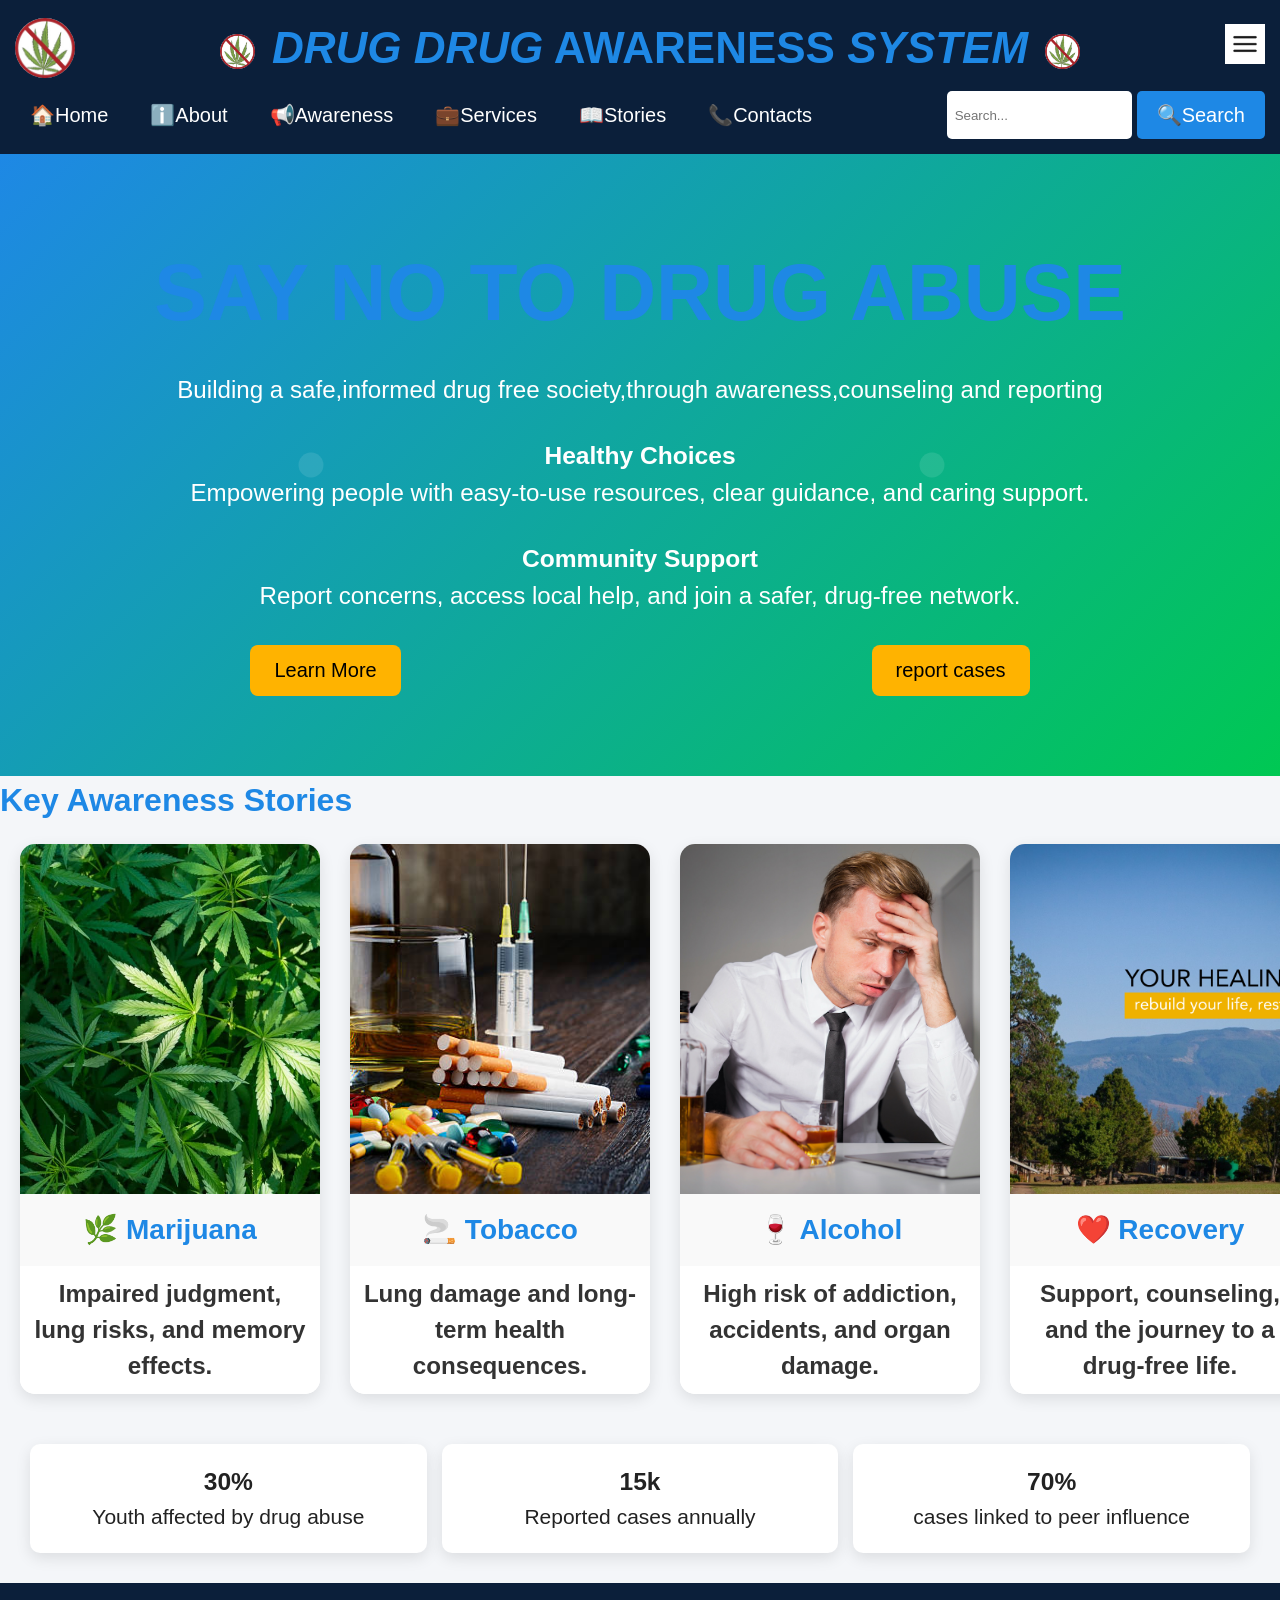
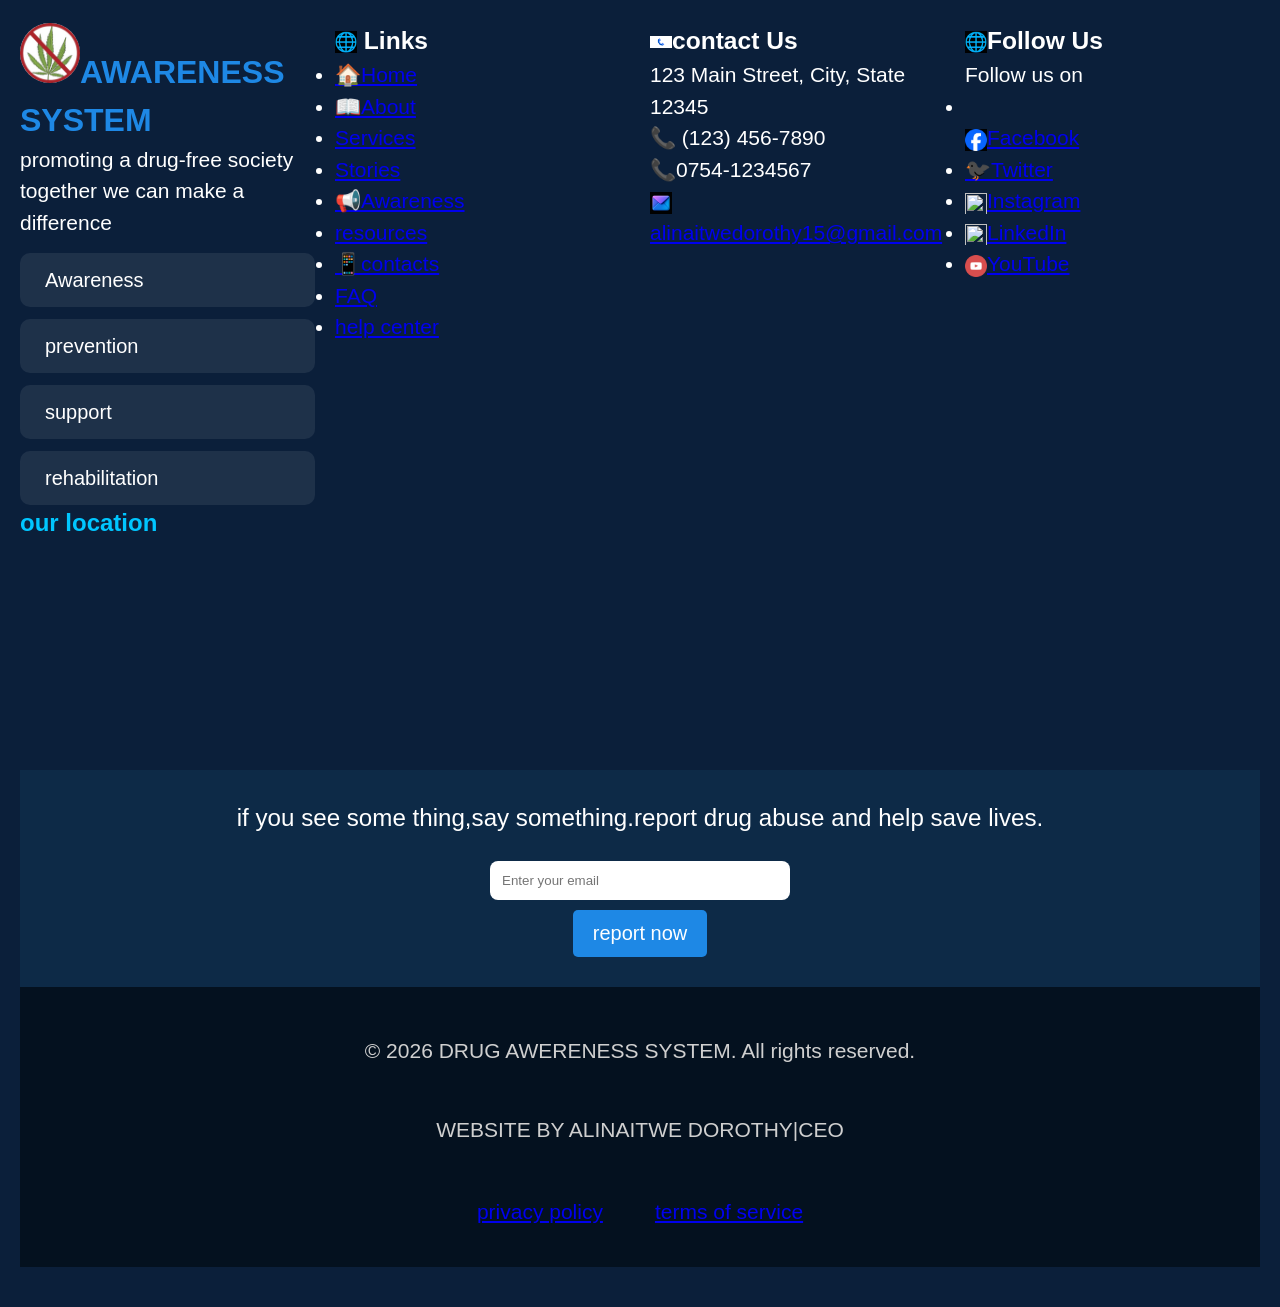
==== commit 6a922416: "Update index.html" ====
--- a/index.html
+++ b/index.html
@@ -3,7 +3,7 @@
 <head>
   <meta charset="UTF-8">
   <meta name="viewport" content="width=device-width, initial-scale=1.0">
-  <title>DRUG AWERENESS SYSTEM</title>
+  <title>DRUG  ABUSE AWERENESS SYSTEM</title>
   <link rel="stylesheet" href="./styling.css">
   <link href="https://fonts.googleapis.com/css2?family=Roboto:wght@400;700&display=swap" rel="stylesheet">
 </head>
@@ -12,11 +12,12 @@
   <div class="banner">
      <img src="./assets/logo.jpeg" alt="logo" class="logo">
     <h1><img src="./assets/logo.jpeg" alt="logo" class="logo-inline"> <b><i>DRUG DRUG</i></b> AWARENESS <b><i>SYSTEM</i></b> <img src="./assets/logo.jpeg" alt="logo" class="logo-inline"></h1>
-     <div class="menu-toggle" onclick="toggle-menu()"><img src="./assets/menu.jpeg/"></div>
+     <div class="menu-toggle" onclick="toggle-menu()"><img src="./assets/menu.jpeg" alt="Menu"></div>
      <nav class="nav-bar">
        <ul>
           <li><a href="./index.html">🏠Home</a></li>
           <li><a href="./about.html">ℹ️About</a></li>
+          <li><a href="./awareness.html">📢Awareness</a></li>
           <li><a href="./services.html">💼Services</a></li>
           <li><a href="./stories.html">📖Stories</a></li>
           <li><a href="./contacts.html">📞Contacts</a></li>
@@ -32,33 +33,14 @@
     <section class="hero">
     <h2>SAY NO TO DRUG ABUSE</h2>
       <p>Building a safe,informed drug free society,through awareness,counseling  and reporting </p>
-      <div class="slider-container">
-        <div class="slider-nav">
-          <button class="slider-btn" id="prevBtn" onclick="prevSlide()">← Previous</button>
-          <span class="slide-counter"><span id="currentSlide">1</span> / 4</span>
-          <button class="slider-btn" id="nextBtn" onclick="nextSlide()">Next →</button>
+      <div class="hero-features">
+        <div class="feature-card">
+          <h3>Healthy Choices</h3>
+          <p>Empowering people with easy-to-use resources, clear guidance, and caring support.</p>
         </div>
-        <div class="drug-types" id="sliderWrapper">
-          <div class="drug-card">
-            <img src="./assets/drug.jpeg" alt="Marijuana">
-            <div class="drug-type">🌿Marijuana</div>
-            <div class="drug-footer">Cause impaired judgement risks</div>
-          </div>
-          <div class="drug-card">
-            <img src="./assets/istockphoto-639201224-612x612.jpg" alt="Tobacco">
-            <div class="drug-type">🚬Tobacco</div>
-            <div class="drug-footer">Affects lungs, brain, death risks</div>
-          </div>
-          <div class="drug-card">
-            <img src="./assets/ALCOHOL.jpeg" alt="Alcohol">
-            <div class="drug-type">🍷Alcohol</div>
-            <div class="drug-footer">Impairs coordination and health</div>
-          </div>
-          <div class="drug-card">
-            <img src="./assets/HEALING.png" alt="Injectable Drugs">
-            <div class="drug-type">💉Injectable Drugs</div>
-            <div class="drug-footer">High risk of infection and addiction</div>
-          </div>
+        <div class="feature-card">
+          <h3>Community Support</h3>
+          <p>Report concerns, access local help, and join a safer, drug-free network.</p>
         </div>
       </div>
       <div class="hero-buttons">
@@ -66,6 +48,33 @@
         <button class="primary">report cases</button>
       </div>
   </section>
+
+  <section class="drug-section">
+    <h2>Key Awareness Stories</h2>
+    <div class="drug-types">
+      <div class="drug-card">
+        <img src="./assets/drug.jpeg" alt="Marijuana">
+        <div class="drug-type">🌿 Marijuana</div>
+        <div class="drug-footer">Impaired judgment, lung risks, and memory effects.</div>
+      </div>
+      <div class="drug-card">
+        <img src="./assets/istockphoto-639201224-612x612.jpg" alt="Tobacco">
+        <div class="drug-type">🚬 Tobacco</div>
+        <div class="drug-footer">Lung damage and long-term health consequences.</div>
+      </div>
+      <div class="drug-card">
+        <img src="./assets/ALCOHOL.jpeg" alt="Alcohol">
+        <div class="drug-type">🍷 Alcohol</div>
+        <div class="drug-footer">High risk of addiction, accidents, and organ damage.</div>
+      </div>
+      <div class="drug-card">
+        <img src="./assets/HEALING.png" alt="Healing">
+        <div class="drug-type">❤️ Recovery</div>
+        <div class="drug-footer">Support, counseling, and the journey to a drug-free life.</div>
+      </div>
+    </div>
+  </section>
+
   <div class="stat-grid">
   <div class="card">
     <h3>30%</h3>
@@ -101,7 +110,7 @@
       <li><a href="./about.html">📖About</a></li>
       <li><a href="./services.html">Services</a></li>
       <li><a href="./stories.html">Stories</a></li>
-      <li><a href="./awereness.html">🎗️awereness</a></li>
+      <li><a href="./awareness.html">📢Awareness</a></li>
       <li> <a href="./resources.html">resources</a></li>
       <li><a href="./contacts.html">📱contacts</a></li>
       <li><a href="./FAQ.html">FAQ</a></li>
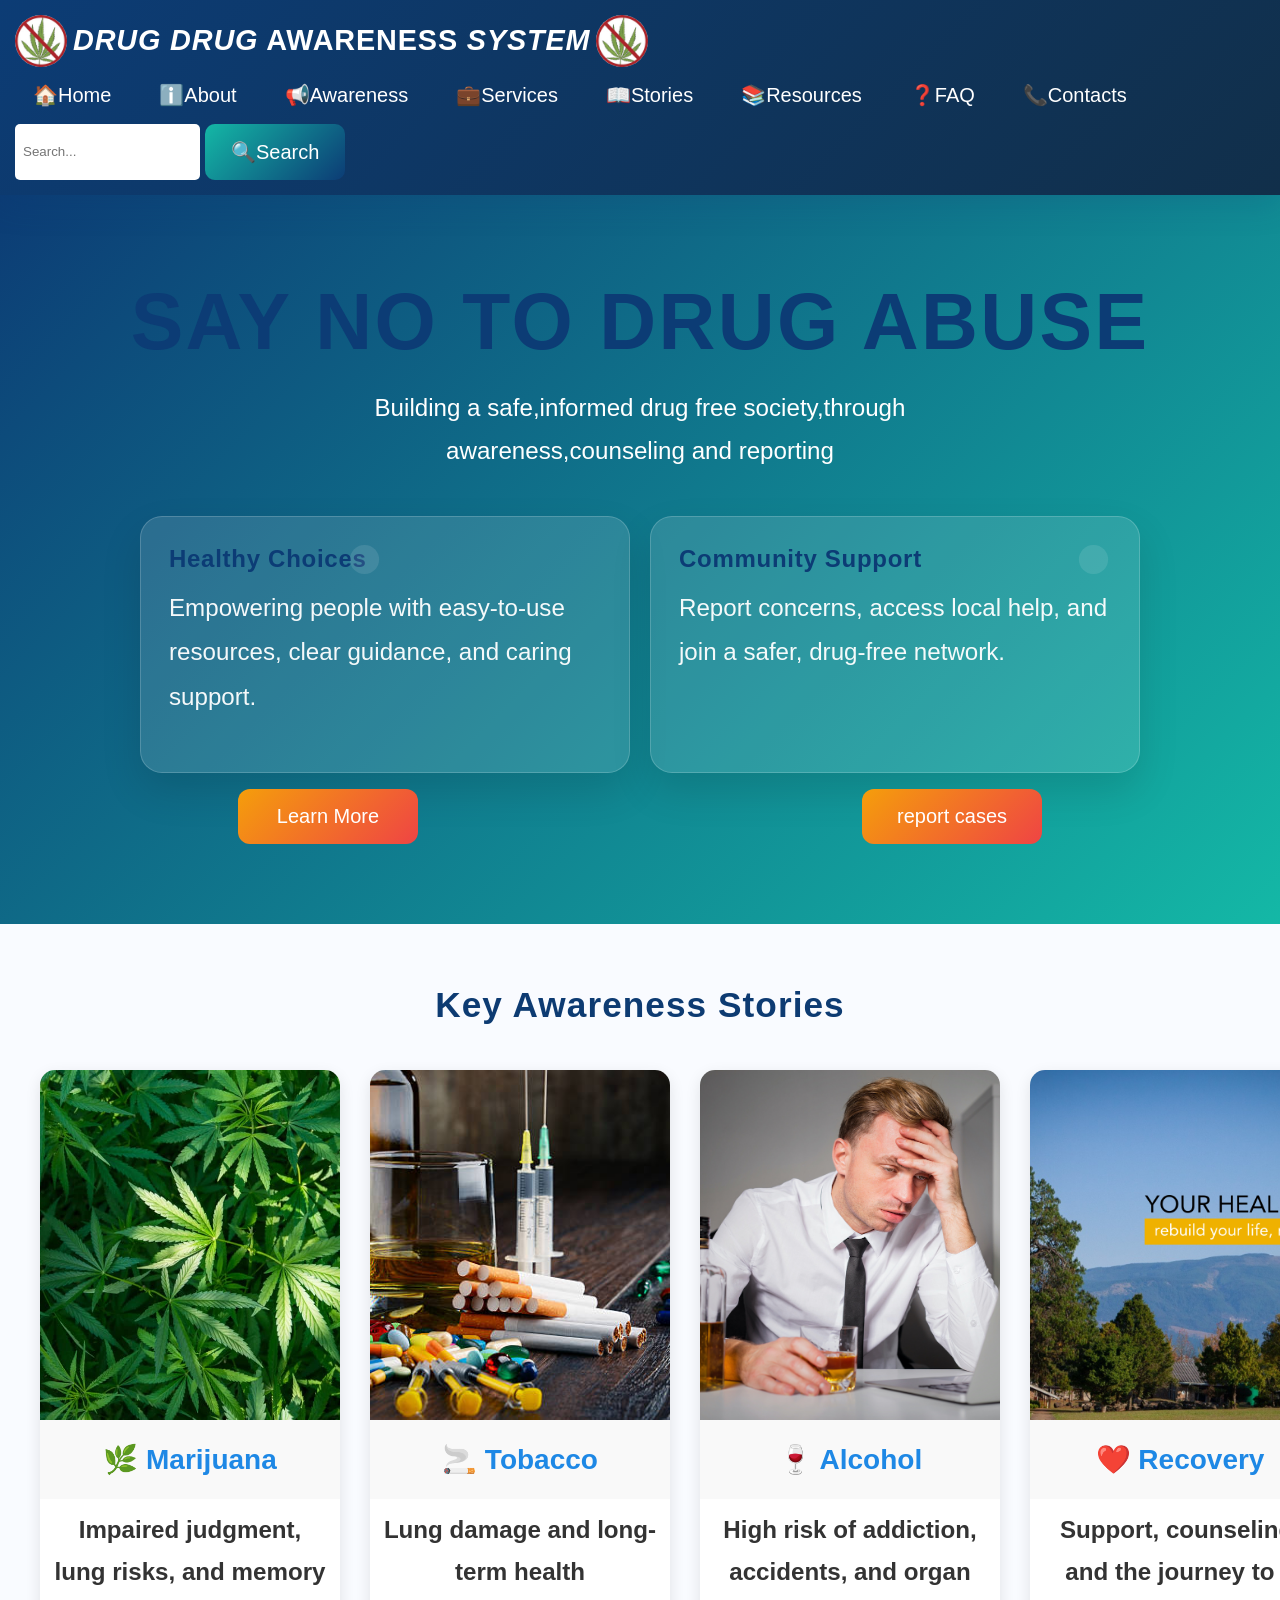
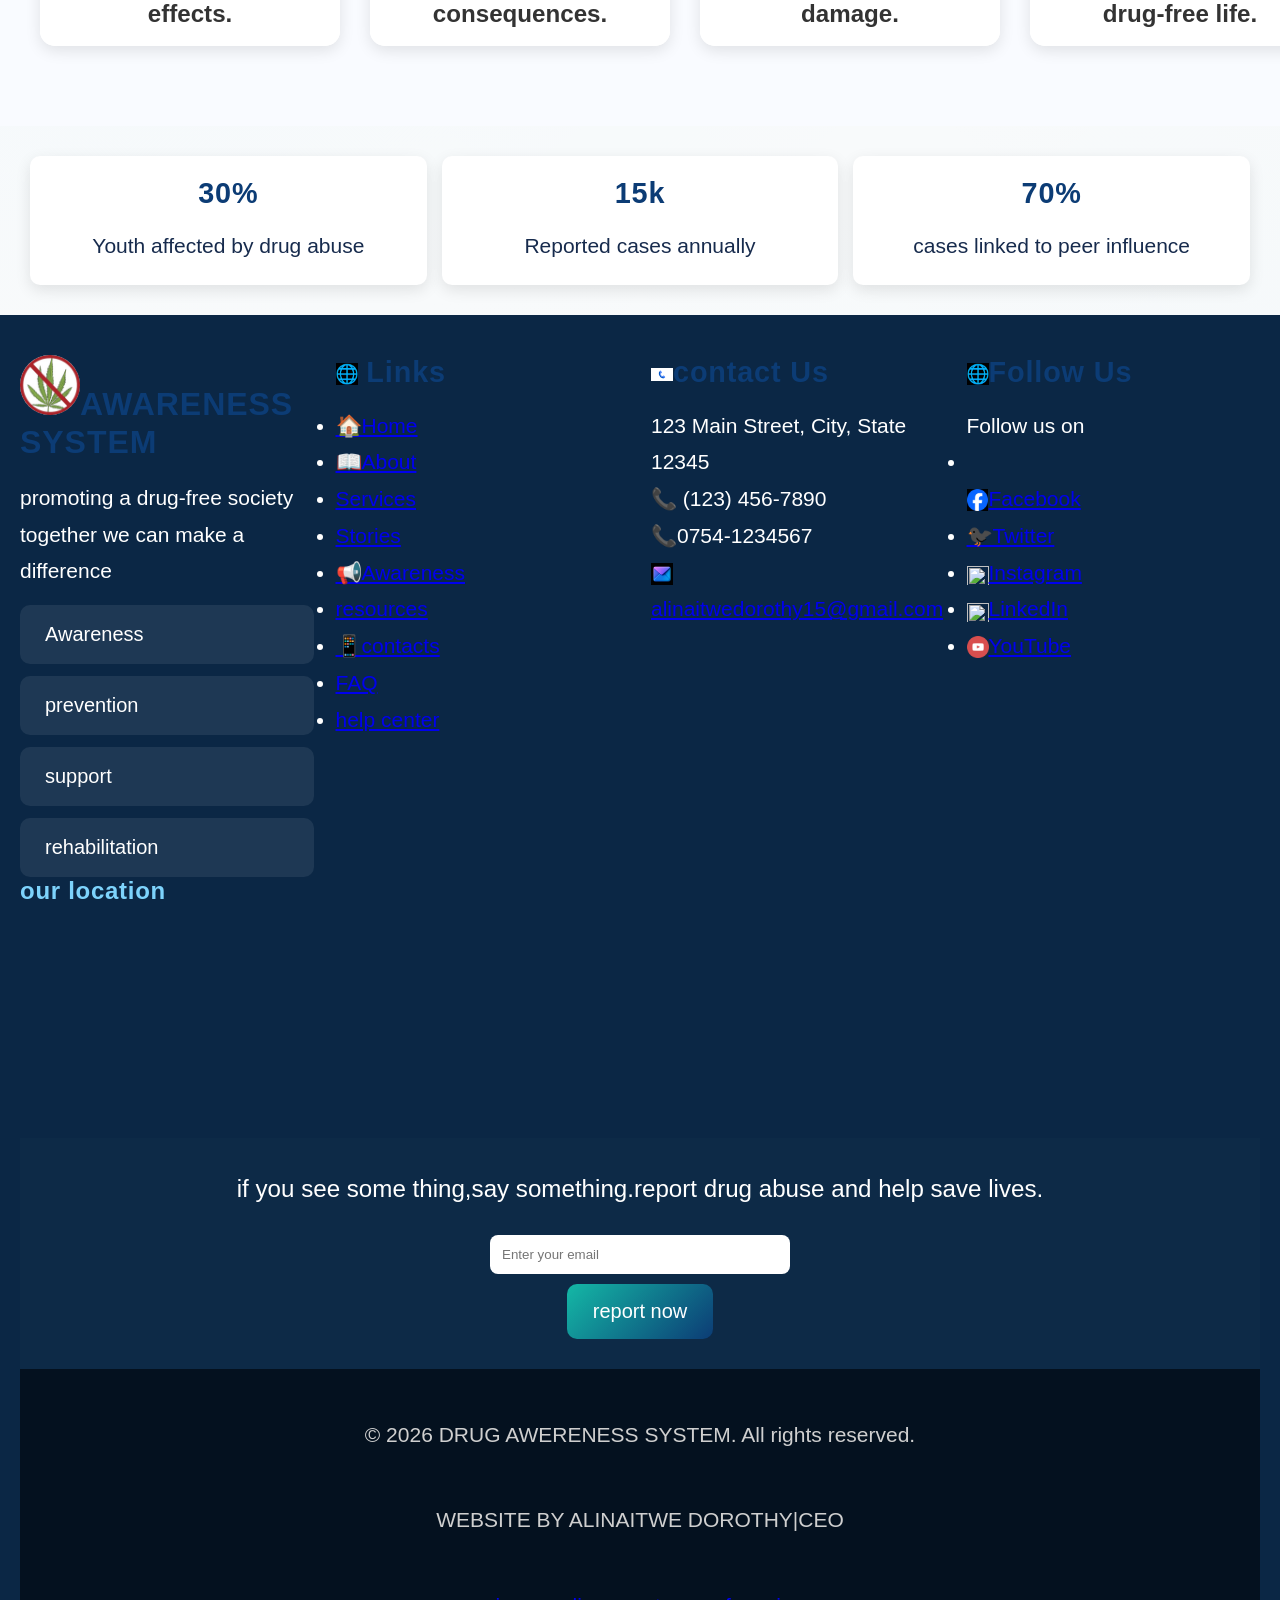
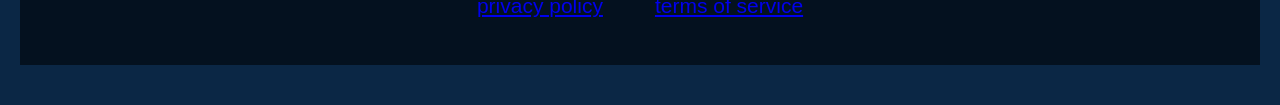
==== commit b3c899fc: "Update index.html" ====
--- a/index.html
+++ b/index.html
@@ -10,9 +10,12 @@
 <body>
   <header>
   <div class="banner">
-     <img src="./assets/logo.jpeg" alt="logo" class="logo">
-    <h1><img src="./assets/logo.jpeg" alt="logo" class="logo-inline"> <b><i>DRUG DRUG</i></b> AWARENESS <b><i>SYSTEM</i></b> <img src="./assets/logo.jpeg" alt="logo" class="logo-inline"></h1>
-     <div class="menu-toggle" onclick="toggle-menu()"><img src="./assets/menu.jpeg" alt="Menu"></div>
+    <div class="brand">
+      <img src="./assets/logo.jpeg" alt="logo" class="logo">
+      <h1><b><i>DRUG DRUG</i></b> AWARENESS <b><i>SYSTEM</i></b></h1>
+      <img src="./assets/logo.jpeg" alt="logo" class="logo">
+    </div>
+     <div class="menu-toggle" onclick="toggleMenu()"><img src="./assets/menu.jpeg" alt="Menu"></div>
      <nav class="nav-bar">
        <ul>
           <li><a href="./index.html">🏠Home</a></li>
@@ -20,6 +23,8 @@
           <li><a href="./awareness.html">📢Awareness</a></li>
           <li><a href="./services.html">💼Services</a></li>
           <li><a href="./stories.html">📖Stories</a></li>
+          <li><a href="./resources.html">📚Resources</a></li>
+          <li><a href="./FAQ.html">❓FAQ</a></li>
           <li><a href="./contacts.html">📞Contacts</a></li>
        </ul>
      </nav>
@@ -190,6 +195,12 @@
 
 window.addEventListener('resize', updateSlider);
 updateSlider();
+
+function toggleMenu() {
+  const nav = document.querySelector('.nav-bar');
+  if (!nav) return;
+  nav.classList.toggle('open');
+}
 </script>
 </body>
 </html>
--- a/styling.css
+++ b/styling.css
@@ -20,20 +20,37 @@
   display: flex;
   flex-direction: column;
   min-height: 100vh;
-  background: #f4f6f9;
-  color: #222;
-  line-height: 1.5;
-  font-size: 20px;
+  background: radial-gradient(circle at top left, #e8f6ff, #f8fafb 55%, #eef6f9);
+  color: #172b4d;
+  line-height: 1.75;
+  font-family: 'Roboto', Arial, sans-serif;
+  font-size: 22px;
+}
+
+h1,
+h2,
+h3,
+h4 {
+  color: #0c3c75;
+  margin: 0 0 18px;
+  letter-spacing: 0.03em;
+  line-height: 1.2;
+}
+
+h1 {
+  font-size: 3.6rem;
 }
 
 h2 {
-  font-size: 28px;
-  color: #1e88e5;
-}
-
-h1 {
-  font-size: 36px;
-  color: #1e88e5;
+  font-size: 2.4rem;
+}
+
+h3 {
+  font-size: 1.8rem;
+}
+
+h4 {
+  font-size: 1.4rem;
 }
 
 /* =========================
@@ -43,7 +60,7 @@
 .about-hero {
   text-align: center;
   padding: 80px 20px;
-  background: linear-gradient(135deg, #1e88e5 0%, #00c853 100%);
+  background: linear-gradient(135deg, #0c3c75 0%, #14b8a6 100%);
   color: white;
   margin-bottom: 40px;
 }
@@ -142,12 +159,81 @@
    HEADER + MENU
 ========================= */
 header {
-  background: #0b1f3a;
+  background: linear-gradient(135deg, #0c3c75 0%, #112f4a 100%);
   color: white;
   padding: 15px;
   position: sticky;
   top: 0;
   z-index: 1000;
+  box-shadow: 0 10px 30px rgba(12, 60, 117, 0.18);
+}
+
+header h1 {
+  color: white;
+  font-size: 1.8rem;
+  line-height: 1.1;
+}
+
+.menu-toggle {
+  display: none;
+}
+
+.nav-bar {
+  display: block;
+  width: auto;
+}
+
+.nav-bar.open {
+  max-height: 1000px;
+  opacity: 1;
+}
+
+@media (max-width: 900px) {
+  .menu-toggle {
+    display: block;
+  }
+
+  .nav-bar {
+    max-height: 0;
+    overflow: hidden;
+    opacity: 0;
+    transition: max-height 0.35s ease, opacity 0.35s ease;
+    width: 100%;
+    margin-top: 10px;
+    background: rgba(255,255,255,0.08);
+    border-radius: 18px;
+    padding: 16px;
+  }
+
+  .nav-bar.open {
+    max-height: 1000px;
+    opacity: 1;
+  }
+
+  .nav-bar ul {
+    flex-direction: column;
+    gap: 10px;
+    align-items: stretch;
+  }
+
+  .nav-bar a {
+    display: block;
+    width: 100%;
+    padding: 12px 16px;
+    text-align: center;
+  }
+}
+
+@media (max-width: 480px) {
+  .nav-bar a {
+    font-size: 16px;
+    padding: 10px 14px;
+  }
+
+  .menu-toggle img {
+    width: 34px;
+    height: 34px;
+  }
 }
 
 .banner {
@@ -172,6 +258,25 @@
   margin: 0 5px;
 }
 
+.brand {
+  display: flex;
+  align-items: center;
+  gap: 0;
+}
+
+.brand img.logo {
+  width: 52px;
+  height: 52px;
+  object-fit: contain;
+}
+
+.brand h1 {
+  margin: 0;
+  padding: 0 6px;
+  font-size: 1.8rem;
+  line-height: 1.1;
+}
+
 /* NAV */
 .nav-bar ul {
   display: flex;
@@ -184,14 +289,16 @@
 .nav-bar a {
   color: white;
   text-decoration: none;
-  padding: 10px 15px;
-  font-size: 18px;
+  padding: 12px 18px;
+  font-size: 20px;
+  border-radius: 12px;
+  transition: background 0.25s ease, color 0.25s ease, transform 0.25s ease;
 }
 
 .nav-bar a:hover {
-  background: #ffb300;
-  color: black;
-  border-radius: 5px;
+  background: #f7c948;
+  color: #0b1728;
+  transform: translateY(-1px);
 }
 
 /* MENU ICON */
@@ -214,23 +321,23 @@
 }
 
 .btn {
-  background: #1e88e5;
+  background: linear-gradient(135deg, #14b8a6 0%, #0c3c75 100%);
   color: white;
   border: none;
-  padding: 12px 20px;
-  border-radius: 5px;
+  padding: 16px 26px;
+  border-radius: 10px;
   cursor: pointer;
-  transition: all 0.3s ease;
+  transition: all 0.35s ease;
   position: relative;
   overflow: hidden;
   margin: 0 auto;
   display: block;
-  font-size: 18px;
+  font-size: 20px;
 }
 
 .btn:hover {
-  background: #00c853;
-  transform: scale(1.05);
+  background: linear-gradient(135deg, #0c3c75 0%, #14b8a6 100%);
+  transform: scale(1.03);
 }
 
 .btn::before {
@@ -249,22 +356,23 @@
 }
 
 .primary {
-  background: #ffb300;
-  color: black;
-  padding: 14px 24px;
-  border-radius: 8px;
+  background: linear-gradient(135deg, #f59e0b 0%, #ef4444 100%);
+  color: white;
+  padding: 16px 28px;
+  border-radius: 12px;
   border: none;
   cursor: pointer;
-  transition: all 0.3s ease;
+  transition: all 0.35s ease;
   position: relative;
   overflow: hidden;
   margin: 0 auto;
   display: block;
-  font-size: 18px;
+  font-size: 20px;
 }
 
 .primary:hover {
-  transform: scale(1.05);
+  background: linear-gradient(135deg, #ef4444 0%, #f59e0b 100%);
+  transform: scale(1.03);
 }
 
 .primary::before {
@@ -289,7 +397,7 @@
 .her01 {
   text-align: center;
   padding: 80px 20px;
-  background: linear-gradient(135deg, #1e88e5 0%, #00c853 100%);
+  background: linear-gradient(135deg, #0c3c75 0%, #14b8a6 100%);
   color: white;
   position: relative;
   overflow: hidden;
@@ -312,14 +420,17 @@
 }
 
 .hero h2 {
-  font-size: 3em;
-  margin-bottom: 20px;
+  font-size: 3.4em;
+  margin-bottom: 18px;
   animation: fadeInUp 1s ease;
 }
 
 .hero p {
-  font-size: 1.2em;
-  margin-bottom: 30px;
+  font-size: 1.3em;
+  margin-bottom: 24px;
+  max-width: 760px;
+  margin-left: auto;
+  margin-right: auto;
   animation: fadeInUp 1.5s ease;
 }
 
@@ -331,9 +442,14 @@
 .hero-buttons {
   display: flex;
   justify-content: center;
-  gap: 10px;
+  gap: 8px;
   flex-wrap: wrap;
-  margin-top: 20px;
+  margin-top: 16px;
+}
+
+.hero-buttons .btn,
+.hero-buttons .primary {
+  min-width: 180px;
 }
 
 .button-group {
@@ -342,6 +458,212 @@
   gap: 15px;
   flex-wrap: wrap;
   margin: 20px 0;
+}
+
+.hero-features {
+  display: grid;
+  grid-template-columns: repeat(2, minmax(240px, 1fr));
+  gap: 20px;
+  max-width: 1000px;
+  margin: 0 auto;
+  padding: 20px 0 0;
+}
+
+.feature-card {
+  background: rgba(255,255,255,0.12);
+  border: 1px solid rgba(255,255,255,0.18);
+  border-radius: 22px;
+  padding: 28px;
+  color: white;
+  box-shadow: 0 18px 40px rgba(0,0,0,0.12);
+  text-align: left;
+}
+
+.feature-card h3 {
+  font-size: 1.5rem;
+  margin-bottom: 12px;
+}
+
+.feature-card p {
+  font-size: 1.05rem;
+  line-height: 1.85;
+  color: rgba(255,255,255,0.95);
+}
+
+.page-content {
+  width: min(1200px, 100%);
+  margin: 0 auto;
+}
+
+.page-section {
+  padding: 60px 20px;
+}
+
+.page-section.bg-light {
+  background: #ffffff;
+}
+
+.page-section h2 {
+  margin-bottom: 20px;
+}
+
+.page-cards,
+.contact-grid {
+  display: grid;
+  grid-template-columns: repeat(auto-fit, minmax(240px, 1fr));
+  gap: 20px;
+  margin-top: 20px;
+}
+
+.page-cards .feature-card,
+.contact-card {
+  background: white;
+  border-radius: 18px;
+  border: 1px solid rgba(30, 136, 229, 0.12);
+  padding: 24px;
+  box-shadow: 0 12px 30px rgba(0,0,0,0.08);
+}
+
+.page-cards .feature-card h3,
+.contact-card h3 {
+  margin-bottom: 12px;
+}
+
+.drug-section {
+  padding: 60px 20px;
+  background: #f9fbff;
+}
+
+.drug-section h2 {
+  color: #0d3b72;
+  font-size: 2.2rem;
+  margin-bottom: 24px;
+  text-align: center;
+}
+
+.drug-types {
+  display: grid;
+  grid-template-columns: repeat(auto-fit, minmax(240px, 1fr));
+  gap: 24px;
+  align-items: stretch;
+}
+
+.drug-card {
+  background: white;
+  border-radius: 20px;
+  overflow: hidden;
+  box-shadow: 0 18px 40px rgba(0,0,0,0.08);
+  transition: transform 0.3s ease, box-shadow 0.3s ease;
+}
+
+.drug-card:hover {
+  transform: translateY(-6px);
+  box-shadow: 0 22px 50px rgba(0,0,0,0.12);
+}
+
+.drug-card img {
+  width: 100%;
+  height: 220px;
+  object-fit: cover;
+}
+
+.drug-type {
+  font-size: 1.3rem;
+  padding: 18px 15px 10px;
+}
+
+.drug-footer {
+  padding: 18px 15px 24px;
+  font-size: 1rem;
+  color: #555;
+  background: #fcfcfc;
+}
+
+.feature-list {
+  list-style: disc inside;
+  gap: 12px;
+  display: grid;
+  line-height: 1.9;
+}
+
+.awareness-hero {
+  background: linear-gradient(135deg, #1e88e5 0%, #00c853 100%);
+  color: white;
+  text-align: center;
+  padding: 80px 20px;
+  position: relative;
+  overflow: hidden;
+}
+
+.awareness-overlay {
+  max-width: 900px;
+  margin: 0 auto;
+  position: relative;
+  z-index: 1;
+}
+
+.awareness-hero::after {
+  content: '';
+  position: absolute;
+  inset: 0;
+  background: radial-gradient(circle at top right, rgba(255,255,255,0.18), transparent 45%);
+}
+
+.contact-info-section {
+  padding: 60px 20px;
+  background: #f9fbff;
+  border-radius: 24px;
+  margin: 40px 20px;
+}
+
+.contact-info-section h1 {
+  font-size: 3rem;
+  margin-bottom: 10px;
+}
+
+.contact-info-section .section-description {
+  color: #555;
+  font-size: 1.05rem;
+  max-width: 780px;
+  margin-bottom: 30px;
+}
+
+.contact-form label {
+  display: block;
+  margin: 18px 0 6px;
+  font-weight: 700;
+}
+
+.contact-form input,
+.contact-form textarea {
+  border: 1px solid #ccd9ec;
+  background: #ffffff;
+}
+
+.contact-form textarea {
+  min-height: 140px;
+}
+
+.contact-form .btn {
+  width: fit-content;
+}
+
+.contact-grid {
+  margin-top: 40px;
+}
+
+.contact-card p {
+  color: #444;
+  line-height: 1.8;
+}
+
+.contact-card a {
+  color: #1e88e5;
+  text-decoration: none;
+}
+
+.contact-card a:hover {
+  text-decoration: underline;
 }
 
 /* =========================
@@ -626,7 +948,7 @@
 }
 
 .card-content p {
-  font-size: 16px;
+  font-size: 1rem;
   color: #333;
 }
 
@@ -684,7 +1006,7 @@
     }
 
     .team p {
-      font-size: 16px;
+      font-size: 1rem;
       color: #555;
     }
     .team h2 {
@@ -847,12 +1169,60 @@
 }
 
 .contact-info-section {
-  text-align: center;
-  padding: 20px;
-}
-
+  text-align: left;
+  padding: 40px 20px;
+  max-width: 1180px;
+  margin: 0 auto;
+}
+
+.contact-info-section h1,
+.contact-info-section h2,
 .contact-info-section h3 {
   margin-bottom: 20px;
+}
+
+.contact-layout {
+  display: grid;
+  grid-template-columns: 1.5fr 1fr;
+  gap: 40px;
+  align-items: start;
+  margin-top: 30px;
+}
+
+.contact-form {
+  width: 100%;
+  margin: 0;
+}
+
+.contact-details {
+  display: grid;
+  gap: 20px;
+}
+
+.contact-card {
+  background: white;
+  padding: 26px;
+  border-radius: 18px;
+  box-shadow: 0 18px 40px rgba(0,0,0,0.08);
+}
+
+.contact-card h3 {
+  color: #1e88e5;
+  margin-bottom: 14px;
+}
+
+.contact-card p {
+  color: #444;
+  line-height: 1.8;
+}
+
+.contact-card a {
+  color: #1e88e5;
+  text-decoration: none;
+}
+
+.contact-card a:hover {
+  text-decoration: underline;
 }
 
 /* =========================
@@ -894,7 +1264,7 @@
    FOOTER
 ========================= */
 .footer {
-  background: #0b1f3a;
+  background: #0b2745;
   color: white;
   padding: 40px 20px;
   width: 100%;
@@ -903,8 +1273,8 @@
 
 .footer-container {
   display: grid;
-  grid-template-columns: repeat(auto-fit, minmax(200px, 1fr));
-  gap: 20px;
+  grid-template-columns: repeat(auto-fit, minmax(220px, 1fr));
+  gap: 22px;
 }
 
 .mini-features {
@@ -938,7 +1308,7 @@
 .footer-section h2,
 .footer-section h3 {
   margin-bottom: 20px;
-  color: #00c6ff;
+  color: #7dd3fc;
   display: flex;
   align-items: center;
   gap: 20px;
@@ -1027,6 +1397,85 @@
 }
 
 /* =========================
+   FAQ + RESOURCES
+========================= */
+.faq-list,
+.resource-list {
+  display: grid;
+  gap: 16px;
+  max-width: 980px;
+  margin: 0 auto;
+}
+
+.faq-list details,
+.resource-list li {
+  background: white;
+  border-radius: 18px;
+  border: 1px solid rgba(15, 82, 186, 0.12);
+  padding: 22px;
+  box-shadow: 0 16px 35px rgba(15, 82, 186, 0.06);
+}
+
+.faq-list details summary {
+  font-size: 1.15rem;
+  font-weight: 700;
+  cursor: pointer;
+  list-style: none;
+  color: #0c3c75;
+}
+
+.faq-list details p,
+.resource-list li p {
+  margin-top: 12px;
+  color: #4f586b;
+  line-height: 1.8;
+}
+
+.resource-grid {
+  display: grid;
+  grid-template-columns: repeat(auto-fit, minmax(260px, 1fr));
+  gap: 22px;
+}
+
+.resource-grid .feature-card {
+  min-height: 220px;
+  display: flex;
+  flex-direction: column;
+  justify-content: space-between;
+  background: white;
+  padding: 20px;
+  border-radius: 14px;
+  box-shadow: 0 10px 24px rgba(12,60,117,0.06);
+  border: 1px solid rgba(15,82,186,0.06);
+  color: #172b4d;
+}
+
+.resource-grid .feature-card h3 {
+  color: #0c3c75;
+  margin-bottom: 10px;
+}
+
+.resource-grid .feature-card p {
+  color: #4f586b;
+}
+
+.resource-list li {
+  list-style: none;
+}
+
+.resource-list li a {
+  display: inline-block;
+  margin-top: 10px;
+  color: #0c3c75;
+  text-decoration: none;
+  font-weight: 700;
+}
+
+.resource-list li a:hover {
+  text-decoration: underline;
+}
+
+/* =========================
    RESPONSIVE
 ========================= */
 @media (max-width: 1200px) {
@@ -1067,9 +1516,17 @@
   .footer-container {
     grid-template-columns: repeat(auto-fit, minmax(150px, 1fr));
   }
+
+  .contact-layout {
+    grid-template-columns: 1fr;
+  }
 }
 
 @media (max-width: 768px) {
+  body {
+    font-size: 18px;
+  }
+
   .banner {
     padding: 20px;
   }
@@ -1086,6 +1543,10 @@
   .hero,
   .her01 {
     padding: 40px 20px;
+  }
+
+  .hero-features {
+    grid-template-columns: 1fr;
   }
 
   .hero-buttons,
